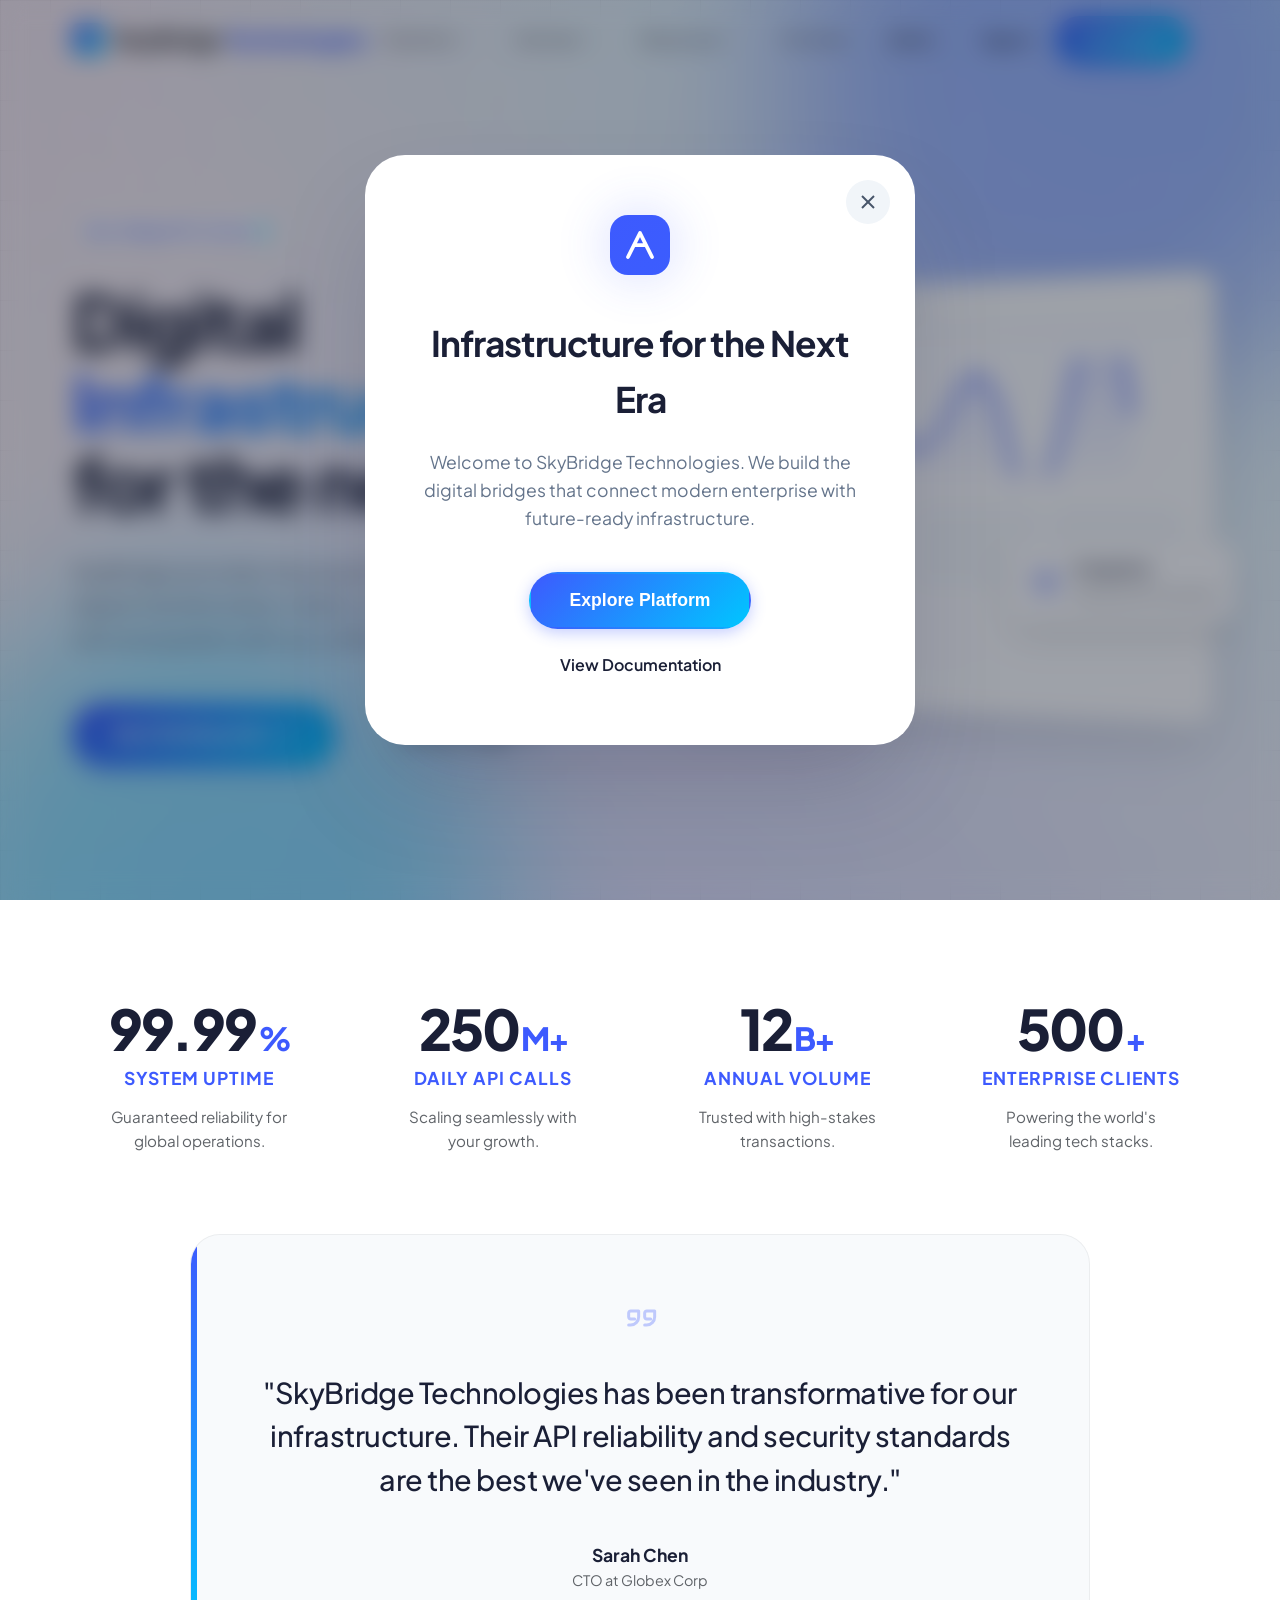
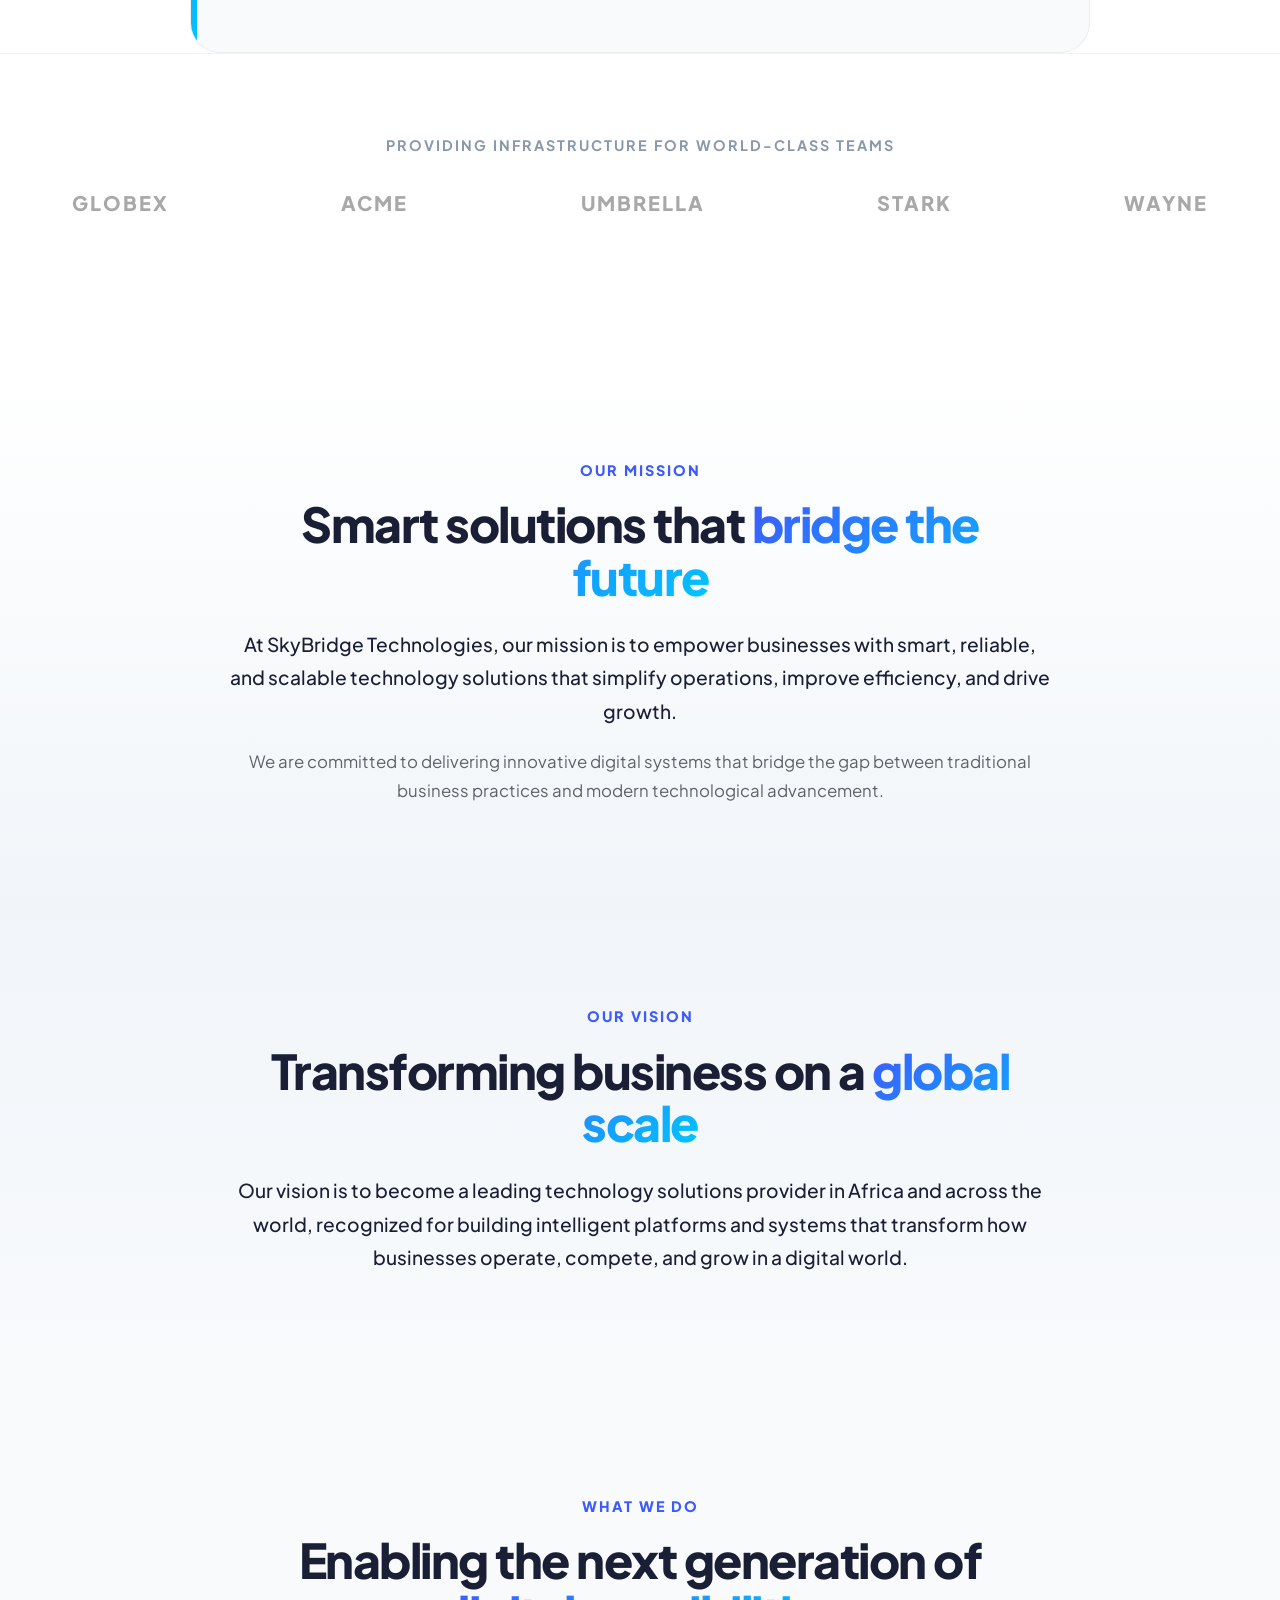
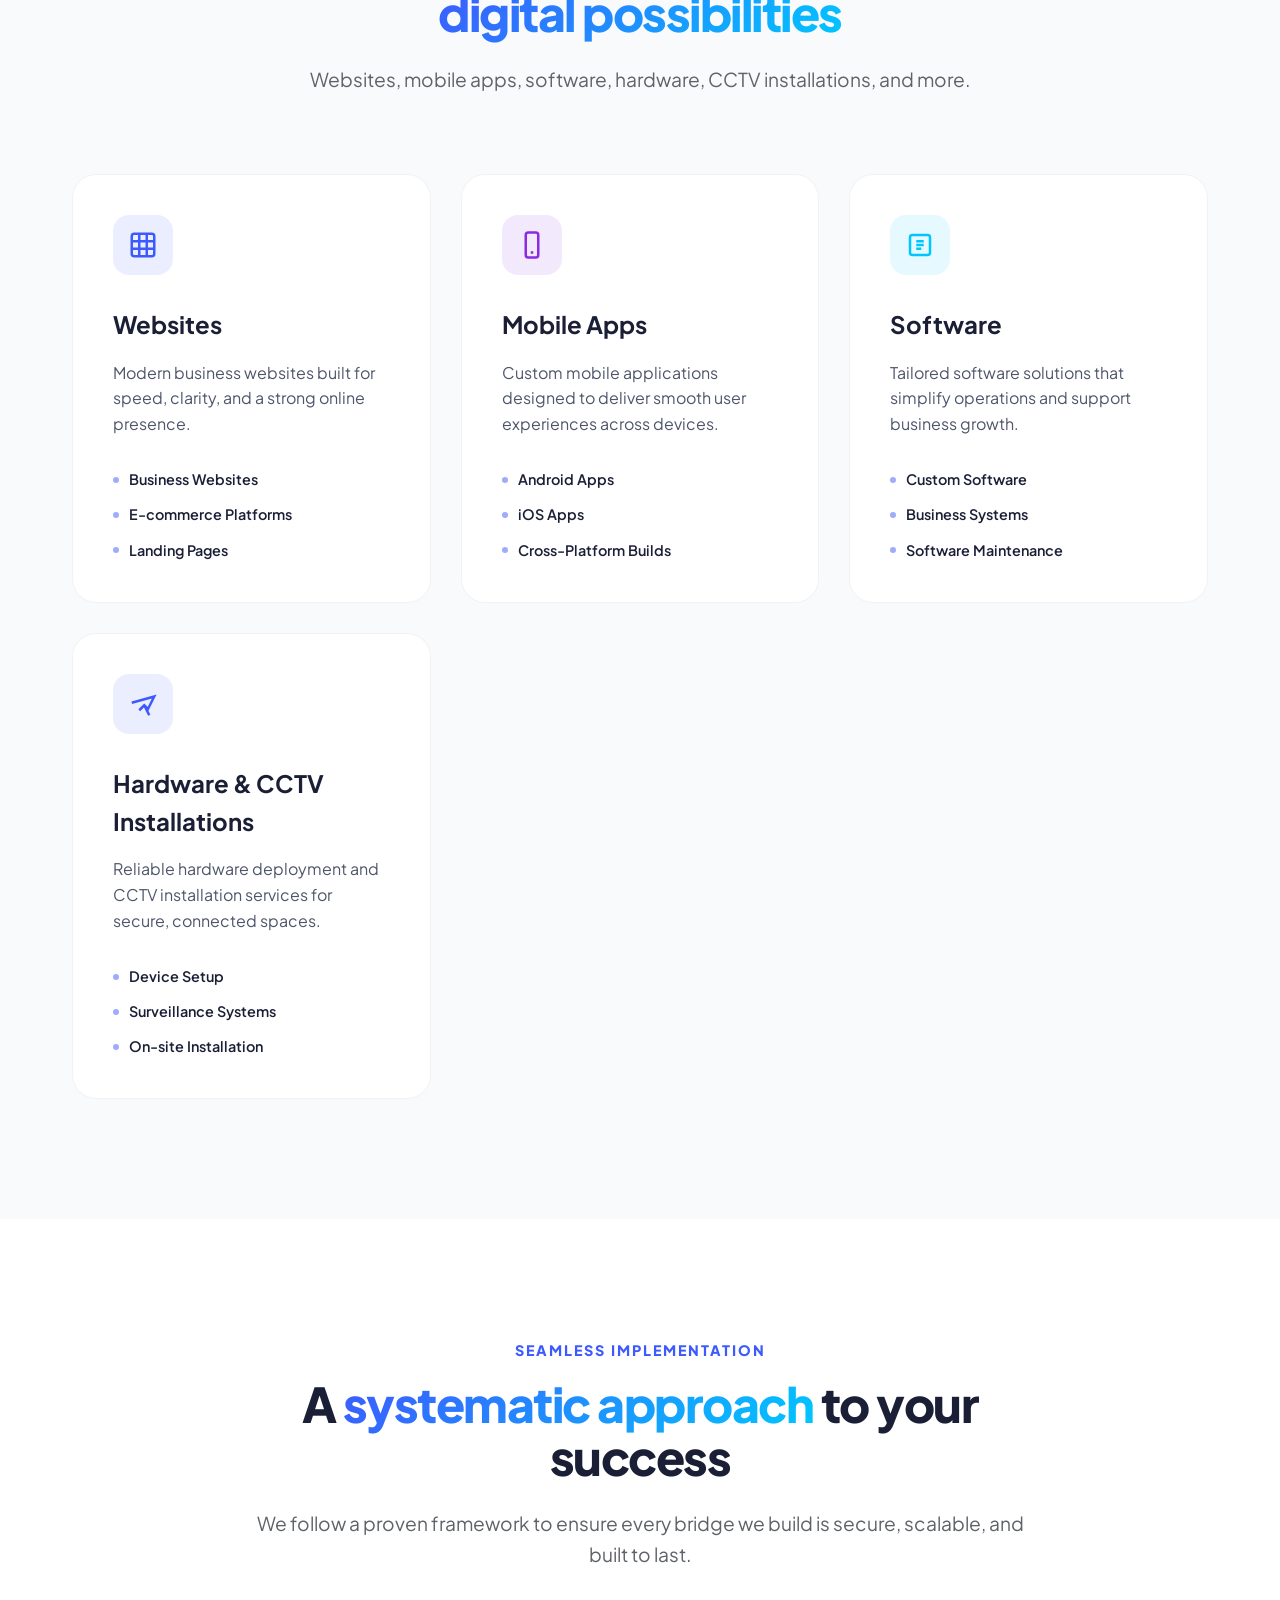
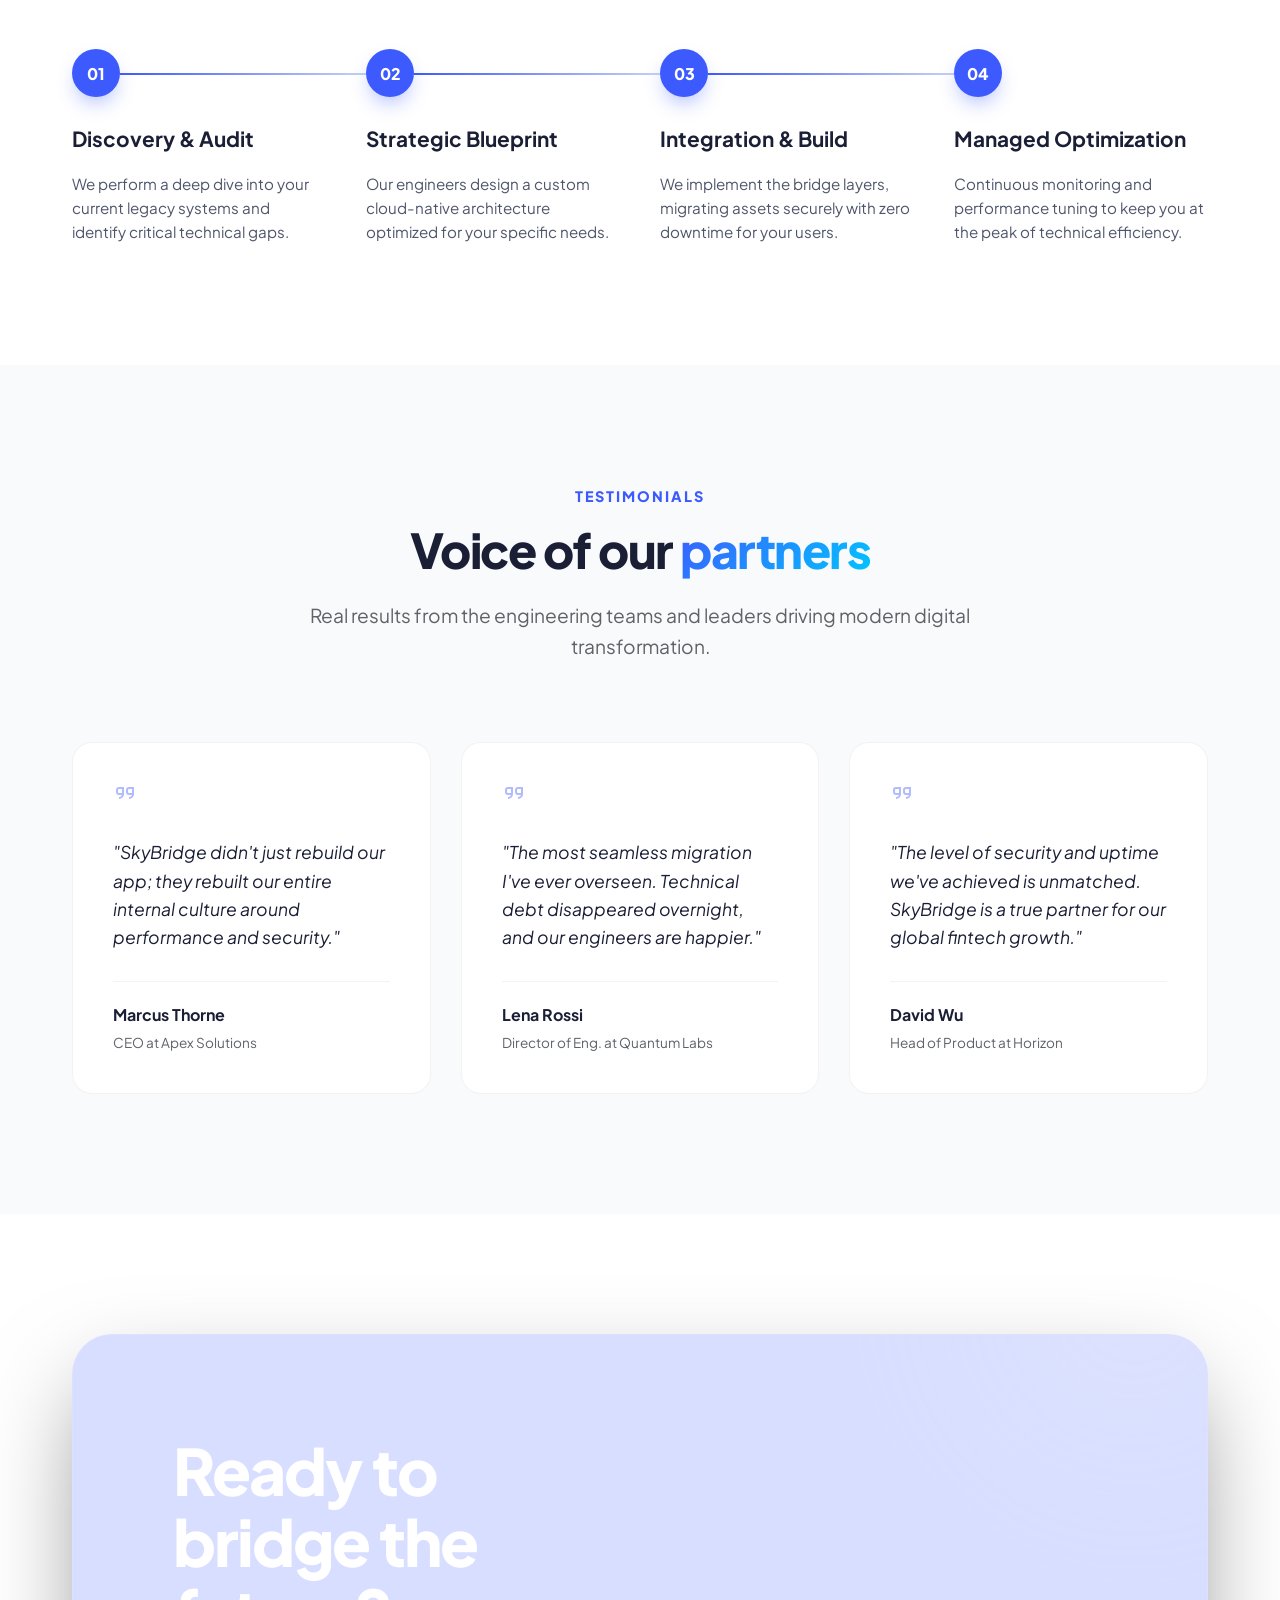
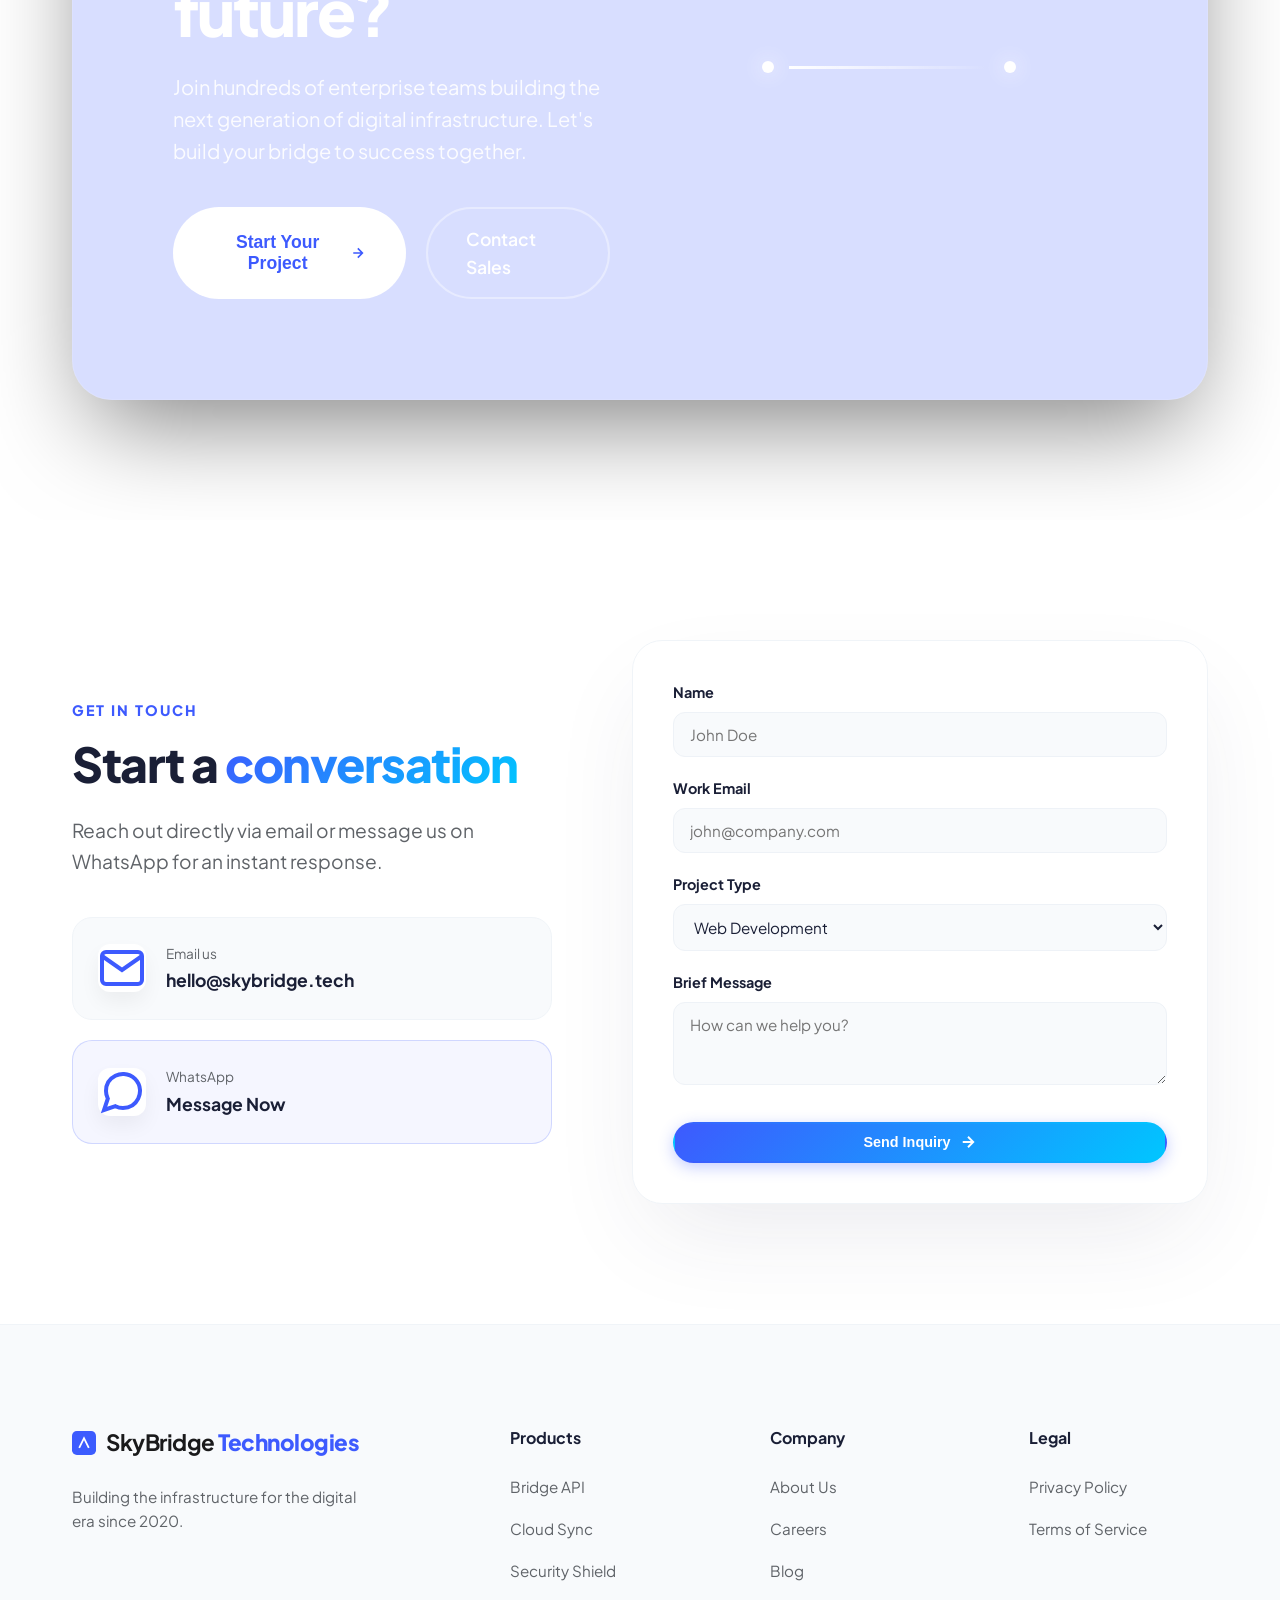
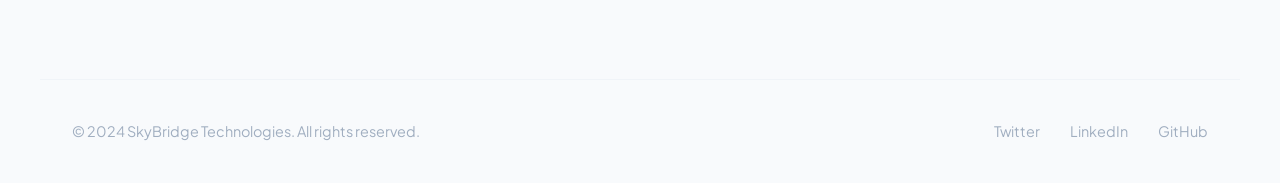
==== Index.html @ 06a0b6d9 "Add files via upload this is the project we are working on" ====
<!DOCTYPE html>
<html lang="en">

<head>
    <meta charset="UTF-8">
    <meta name="viewport" content="width=device-width, initial-scale=1.0">
    <meta name="description"
        content="SkyBridge Technologies - Leading the future of tech solutions with innovative bridges to success.">
    <title>SkyBridge Technologies | Premium Tech Solutions</title>
    <link rel="preconnect" href="https://fonts.googleapis.com">
    <link rel="preconnect" href="https://fonts.gstatic.com" crossorigin>
    <link href="https://fonts.googleapis.com/css2?family=Plus+Jakarta+Sans:wght@300;400;500;600;700;800&display=swap"
        rel="stylesheet">
    <link rel="stylesheet" href="index.css">
</head>

<body>

    <!-- Header / Navigation (Stripe-Style) -->
    <header id="header">
        <nav class="container nav-wrapper">
            <div class="logo-container">
                <div class="logo-placeholder">
                    <svg width="32" height="32" viewBox="0 0 40 40" fill="none" xmlns="http://www.w3.org/2000/svg">
                        <rect width="40" height="40" rx="8" fill="url(#logo-gradient)" />
                        <path d="M12 28L20 12L28 28" stroke="white" stroke-width="3" stroke-linecap="round"
                            stroke-linejoin="round" />
                        <path d="M16 20H24" stroke="white" stroke-width="3" stroke-linecap="round"
                            stroke-linejoin="round" />
                        <defs>
                            <linearGradient id="logo-gradient" x1="0" y1="0" x2="40" y2="40"
                                gradientUnits="userSpaceOnUse">
                                <stop stop-color="#3D5AFE" />
                                <stop offset="1" stop-color="#00C6FF" />
                            </linearGradient>
                        </defs>
                    </svg>
                </div>
                <span class="brand-name">SkyBridge <span class="accent">Technologies</span></span>
            </div>

            <div class="nav-links-container" id="nav-links">
                <ul class="main-nav">
                    <li class="has-dropdown" data-dropdown="solutions">
                        <a href="#solutions" class="nav-item">Solutions <span class="nav-arrow"></span></a>
                    </li>
                    <li class="has-dropdown" data-dropdown="services">
                        <a href="#services" class="nav-item">Services <span class="nav-arrow"></span></a>
                    </li>
                    <li class="has-dropdown" data-dropdown="resources">
                        <a href="Resources.html" class="nav-item">Resources <span class="nav-arrow"></span></a>
                    </li>
                    <li><a href="Portfolio.html" class="nav-item">Portfolio</a></li>
                </ul>
                <div class="mobile-menu-actions">
                    <a href="Admin.html" class="btn btn-outline">Admin</a>
                    <button onclick="openSignInModal()" class="btn-text">Sign In</button>
                    <a href="#contact" class="btn btn-primary">Get Started</a>
                </div>
            </div>

            <div class="nav-actions">
                <div id="public-actions" class="public-nav-group fade-in">
                    <a href="Admin.html" class="btn btn-outline">Admin</a>
                    <button id="header-signin" onclick="openSignInModal()" class="btn-text">Sign In</button>
                    <a id="header-getstarted" href="#contact" class="btn btn-primary">Get Started</a>
                </div>
                <div class="user-profile-wrapper" id="user-profile-wrapper">
                    <div class="user-profile" id="user-profile">
                        <div class="user-avatar">JD</div>
                        <span class="user-name">John Doe</span>
                    </div>
                    <div class="user-dropdown" id="user-dropdown">
                        <div class="dropdown-item">
                            <svg width="16" height="16" viewBox="0 0 24 24" fill="none" stroke="currentColor" stroke-width="2"><path d="M20 21v-2a4 4 0 0 0-4-4H8a4 4 0 0 0-4 4v2"/><circle cx="12" cy="7" r="4"/></svg>
                            My Account
                        </div>
                        <div class="dropdown-item" id="settings-btn">
                            <svg width="16" height="16" viewBox="0 0 24 24" fill="none" stroke="currentColor" stroke-width="2"><circle cx="12" cy="12" r="3"/><path d="M19.4 15a1.65 1.65 0 0 0 .33 1.82l.06.06a2 2 0 0 1 0 2.83 2 2 0 0 1-2.83 0l-.06-.06a1.65 1.65 0 0 0-1.82-.33 1.65 1.65 0 0 0-1 1.51V21a2 2 0 0 1-2 2 2 2 0 0 1-2-2v-.09A1.65 1.65 0 0 0 9 19.4a1.65 1.65 0 0 0-1.82.33l-.06.06a2 2 0 0 1-2.83 0 2 2 0 0 1 0-2.83l.06-.06a1.65 1.65 0 0 0 .33-1.82 1.65 1.65 0 0 0-1.51-1H3a2 2 0 0 1-2-2 2 2 0 0 1 2-2h.09A1.65 1.65 0 0 0 4.6 9a1.65 1.65 0 0 0-.33-1.82l-.06-.06a2 2 0 0 1 0-2.83 2 2 0 0 1 2.83 0l.06.06a1.65 1.65 0 0 0 1.82.33H9a1.65 1.65 0 0 0 1-1.51V3a2 2 0 0 1 2-2 2 2 0 0 1 2 2v.09a1.65 1.65 0 0 0 1 1.51 1.65 1.65 0 0 0 1.82-.33l.06-.06a2 2 0 0 1 2.83 0 2 2 0 0 1 0 2.83l-.06.06a1.65 1.65 0 0 0-.33 1.82V9a1.65 1.65 0 0 0 1.51 1H21a2 2 0 0 1 2 2 2 2 0 0 1-2 2h-.09a1.65 1.65 0 0 0-1.51 1z"/></svg>
                            Settings
                        </div>
                        <div class="dropdown-item logout" id="logout-btn">
                            <svg width="16" height="16" viewBox="0 0 24 24" fill="none" stroke="currentColor" stroke-width="2"><path d="M9 21H5a2 2 0 0 1-2-2V5a2 2 0 0 1 2-2h4"/><polyline points="16 17 21 12 16 7"/><line x1="21" y1="12" x2="9" y2="12"/></svg>
                            Log Out
                        </div>
                    </div>
                </div>
                <button class="menu-toggle" id="menu-toggle" aria-label="Toggle menu">
                    <span class="bar"></span>
                    <span class="bar"></span>
                    <span class="bar"></span>
                </button>
            </div>
        </nav>

        <!-- Dropdown Popover Container -->
        <div class="dropdown-popover" id="dropdown-popover">
            <div class="popover-bg"></div>
            <div class="popover-arrow"></div>
            <div class="popover-content">
                <!-- Solutions Dropdown -->
                <div class="dropdown-section" data-section="solutions">
                    <div class="dropdown-grid">
                        <div class="grid-item">
                            <div class="item-icon blue"><svg viewBox="0 0 24 24" fill="none" stroke="currentColor"
                                    stroke-width="2">
                                    <path d="M12 2L2 7l10 5 10-5-10-5zM2 17l10 5 10-5M2 12l10 5 10-5" />
                                </svg></div>
                            <div class="item-text">
                                <h3>Cloud Modernization</h3>
                                <p>Bridge legacy systems with scalable cloud tech.</p>
                            </div>
                        </div>
                        <div class="grid-item">
                            <div class="item-icon cyan"><svg viewBox="0 0 24 24" fill="none" stroke="currentColor"
                                    stroke-width="2">
                                    <path
                                        d="M21 16V8a2 2 0 0 0-1-1.73l-7-4a2 2 0 0 0-2 0l-7 4A2 2 0 0 0 3 8v8a2 2 0 0 0 1 1.73l7 4a2 2 0 0 0 2 0l7-4A2 2 0 0 0 21 16z" />
                                </svg></div>
                            <div class="item-text">
                                <h3>AI & Integration</h3>
                                <p>Implement intelligent layers for automation.</p>
                            </div>
                        </div>
                        <div class="grid-item">
                            <div class="item-icon purple"><svg viewBox="0 0 24 24" fill="none" stroke="currentColor"
                                    stroke-width="2">
                                    <rect x="3" y="11" width="18" height="11" rx="2" ry="2" />
                                    <path d="M7 11V7a5 5 0 0 1 10 0v4" />
                                </svg></div>
                            <div class="item-text">
                                <h3>Cyber Security</h3>
                                <p>Proactive defense for digital assets.</p>
                            </div>
                        </div>
                    </div>
                </div>

                <!-- Services Dropdown -->
                <div class="dropdown-section" data-section="services">
                    <div class="simple-list">
                        <div class="list-item">
                            <div class="item-icon small blue"></div>
                            <span>Websites</span>
                        </div>
                        <div class="list-item">
                            <div class="item-icon small cyan"></div>
                            <span>Mobile Apps</span>
                        </div>
                        <div class="list-item">
                            <div class="item-icon small purple"></div>
                            <span>Software</span>
                        </div>
                        <div class="list-item">
                            <div class="item-icon small indigo"></div>
                            <span>Hardware & CCTV Installations</span>
                        </div>
                    </div>
                </div>

                <!-- Resources Dropdown -->
                <div class="dropdown-section" data-section="resources">
                    <div class="resources-layout">
                        <div class="main-links">
                            <div class="grid-item compact">
                                <div class="item-icon blue small"></div>
                                <span>Documentation</span>
                            </div>
                            <div class="grid-item compact">
                                <div class="item-icon cyan small"></div>
                                <span>API Reference</span>
                            </div>
                        </div>
                        <div class="side-content">
                            <h4>Latest from SkyBridge</h4>
                            <p>Scaling AI in 2024: A comprehensive guide.</p>
                        </div>
                    </div>
                </div>
            </div>
        </div>
    </header>

    <main id="main-content">
        <!-- Hero Section -->
        <section class="hero">
            <div class="hero-bg-container">
                <div class="mesh-gradient"></div>
                <div class="hero-grid-overlay"></div>
                <div class="glow-orb orb-1"></div>
                <div class="glow-orb orb-2"></div>
            </div>
            <div class="container hero-wrapper">
                <div class="hero-content fade-in">
                    <div class="badge-new fade-in delay-1">
                        <span class="badge-text">New: Bridge API 2.0 is live</span>
                        <span class="badge-dot"></span>
                    </div>
                    <h1 class="fade-in delay-2">Digital <span class="text-gradient">Infrastructure</span> for the next
                        era</h1>
                    <p class="fade-in delay-3">SkyBridge provides the essential layers for modern digital
                        transformation. Build, scale, and secure your tech ecosystem with our unified platform.</p>
                    <div class="hero-actions fade-in delay-4">
                        <button onclick="openSignInModal()" class="btn btn-primary btn-lg">Start Building Now <svg class="btn-icon"
                                viewBox="0 0 24 24" fill="none" stroke="currentColor" stroke-width="2.5">
                                <path d="M5 12h14M12 5l7 7-7 7" />
                            </svg></button>
                        <a href="#contact" class="btn btn-outline btn-lg">Contact Sales <svg class="btn-icon"
                                viewBox="0 0 24 24" fill="none" stroke="currentColor" stroke-width="2.5">
                                <path d="M5 12h14M12 5l7 7-7 7" />
                            </svg></a>
                    </div>
                </div>
                <div class="hero-visual fade-in delay-1">
                    <div class="mockup-container">
                        <div class="mockup-frame">
                            <div class="mockup-header">
                                <div class="mockup-dots"><span></span><span></span><span></span></div>
                                <div class="mockup-address">skybridge.tech/dashboard</div>
                            </div>
                            <div class="mockup-body">
                                <div class="mockup-sidebar">
                                    <div class="sidebar-item active"></div>
                                    <div class="sidebar-item"></div>
                                    <div class="sidebar-item"></div>
                                    <div class="sidebar-item"></div>
                                </div>
                                <div class="mockup-main">
                                    <div class="mockup-line-chart">
                                        <svg viewBox="0 0 200 80" class="chart-svg">
                                            <path d="M0,60 Q20,20 40,50 T80,30 T120,60 T160,20 T200,40"
                                                stroke="var(--primary)" fill="none" stroke-width="3" />
                                            <path d="M0,60 Q20,20 40,50 T80,30 T120,60 T160,20 T200,40 V80 H0 Z"
                                                fill="url(#chart-gradient)" />
                                            <defs>
                                                <linearGradient id="chart-gradient" x1="0" y1="0" x2="0" y2="1">
                                                    <stop offset="0%" stop-color="var(--primary)" stop-opacity="0.2" />
                                                    <stop offset="100%" stop-color="var(--primary)" stop-opacity="0" />
                                                </linearGradient>
                                            </defs>
                                        </svg>
                                    </div>
                                    <div class="mockup-grid">
                                        <div class="grid-box"></div>
                                        <div class="grid-box"></div>
                                        <div class="grid-box"></div>
                                    </div>
                                </div>
                            </div>
                        </div>
                        <div class="floating-card card-1">
                            <div class="card-icon"><svg viewBox="0 0 24 24" fill="none" stroke="currentColor"
                                    stroke-width="2">
                                    <path d="M12 22s8-4 8-10V5l-8-3-8 3v7c0 6 8 10 8 10z" />
                                </svg></div>
                            <div class="card-text">
                                <span>Security Check</span>
                                <small>All systems operational</small>
                            </div>
                        </div>
                        <div class="floating-card card-2">
                            <div class="card-icon"><svg viewBox="0 0 24 24" fill="none" stroke="currentColor"
                                    stroke-width="2">
                                    <path
                                        d="M21 12V7a2 2 0 0 0-1-1.73l-7-4a2 2 0 0 0-2 0l-7 4A2 2 0 0 0 3 7v10a2 2 0 0 0 1 1.73l7 4a2 2 0 0 0 2 0l7-4A2 2 0 0 0 21 17v-5z" />
                                    <polyline points="3.27 6.96 12 12.01 20.73 6.96" />
                                    <line x1="12" y1="22.08" x2="12" y2="12" />
                                </svg></div>
                            <div class="card-text">
                                <span>Integration</span>
                                <small>Seamless API connected</small>
                            </div>
                        </div>
                    </div>
                </div>
            </div>
        </section>

        <!-- Credibility Section -->
        <section class="credibility-section">
            <div class="container">
                <div class="credibility-wrapper">
                    <!-- Stats Grid -->
                    <div class="stats-grid fade-in">
                        <div class="stat-item">
                            <span class="stat-number">99.99<span class="stat-suffix">%</span></span>
                            <span class="stat-label">System Uptime</span>
                            <p class="stat-desc">Guaranteed reliability for global operations.</p>
                        </div>
                        <div class="stat-item">
                            <span class="stat-number">250<span class="stat-suffix">M+</span></span>
                            <span class="stat-label">Daily API Calls</span>
                            <p class="stat-desc">Scaling seamlessly with your growth.</p>
                        </div>
                        <div class="stat-item">
                            <span class="stat-number">12<span class="stat-suffix">B+</span></span>
                            <span class="stat-label">Annual Volume</span>
                            <p class="stat-desc">Trusted with high-stakes transactions.</p>
                        </div>
                        <div class="stat-item">
                            <span class="stat-number">500<span class="stat-suffix">+</span></span>
                            <span class="stat-label">Enterprise Clients</span>
                            <p class="stat-desc">Powering the world's leading tech stacks.</p>
                        </div>
                    </div>

                    <!-- Featured Testimonial -->
                    <div class="testimonial-container fade-in delay-2">
                        <div class="testimonial-card">
                            <div class="testimonial-quote">
                                <svg width="40" height="40" viewBox="0 0 40 40" fill="none"
                                    xmlns="http://www.w3.org/2000/svg">
                                    <path
                                        d="M14.6667 24H10.6667C10.1362 24 9.62753 23.7893 9.25245 23.4142C8.87738 23.0391 8.66667 22.5304 8.66667 22V18C8.66667 17.4696 8.87738 16.9609 9.25245 16.5858C9.62753 16.2107 10.1362 16 10.6667 16H18.6667V22C18.6667 24.1217 17.8238 26.1566 16.3235 27.6569C14.8232 29.1571 12.7884 30 10.6667 30H8.66667"
                                        stroke="var(--primary)" stroke-width="3" stroke-linecap="round"
                                        stroke-linejoin="round" />
                                    <path
                                        d="M30.6667 24H26.6667C26.1362 24 25.6275 23.7893 25.2525 23.4142C24.8774 23.0391 24.6667 22.5304 24.6667 22V18C24.6667 17.4696 24.8774 16.9609 25.2525 16.5858C25.6275 16.2107 26.1362 16 26.6667 16H34.6667V22C34.6667 24.1217 33.8238 26.1566 32.3235 27.6569C30.8232 29.1571 28.7884 30 26.6667 30H24.6667"
                                        stroke="var(--primary)" stroke-width="3" stroke-linecap="round"
                                        stroke-linejoin="round" />
                                </svg>
                            </div>
                            <p class="quote-text">"SkyBridge Technologies has been transformative for our
                                infrastructure. Their API reliability and security standards are the best we've seen in
                                the industry."</p>
                            <div class="quote-author">
                                <div class="author-info">
                                    <span class="author-name">Sarah Chen</span>
                                    <span class="author-role">CTO at Globex Corp</span>
                                </div>
                            </div>
                        </div>
                    </div>
                </div>
            </div>

            <!-- Trusted By Section (Moved here for better visual rhythm) -->
            <div class="trusted-by fade-in delay-3">
                <div class="container">
                    <p class="trusted-title">Providing infrastructure for world-class teams</p>
                    <div class="logo-strip">
                        <div class="logo-item">GLOBEX</div>
                        <div class="logo-item">ACME</div>
                        <div class="logo-item">UMBRELLA</div>
                        <div class="logo-item">STARK</div>
                        <div class="logo-item">WAYNE</div>
                    </div>
                </div>
            </div>
        </section>

        <!-- Mission Section -->
        <section class="mission-section" id="mission" aria-labelledby="mission-heading">
            <div class="container">
                <div class="mission-inner fade-in">
                    <span class="section-tagline">Our Mission</span>
                    <h2 id="mission-heading" class="section-title mission-title">Smart solutions that <span
                            class="text-gradient">bridge the future</span></h2>
                    <div class="mission-copy">
                        <p class="mission-lead">At SkyBridge Technologies, our mission is to empower businesses with
                            smart, reliable, and scalable technology solutions that simplify operations, improve
                            efficiency, and drive growth.</p>
                        <p class="mission-support">We are committed to delivering innovative digital systems that bridge
                            the gap between traditional business practices and modern technological advancement.</p>
                    </div>
                </div>
            </div>
        </section>

        <!-- Vision Section -->
        <section class="vision-section" id="vision" aria-labelledby="vision-heading">
            <div class="container">
                <div class="vision-inner fade-in">
                    <span class="section-tagline">Our Vision</span>
                    <h2 id="vision-heading" class="section-title vision-title">Transforming business on a <span
                            class="text-gradient">global scale</span></h2>
                    <div class="vision-copy">
                        <p class="vision-lead">Our vision is to become a leading technology solutions provider in
                            Africa and across the world, recognized for building intelligent platforms and systems that
                            transform how businesses operate, compete, and grow in a digital world.</p>
                    </div>
                </div>
            </div>
        </section>

        <!-- Services Section (What We Do) -->
        <section class="services-section" id="services">
            <div class="container">
                <div class="section-header fade-in">
                    <span class="section-tagline">What We Do</span>
                    <h2 class="section-title">Enabling the next generation of <span class="text-gradient">digital
                            possibilities</span></h2>
                    <p class="section-subtitle">Websites, mobile apps, software, hardware, CCTV installations, and
                        more.</p>
                </div>

                <div class="services-grid">
                    <!-- Websites -->
                    <div class="service-card fade-in delay-1">
                        <div class="service-icon blue-glow">
                            <svg viewBox="0 0 24 24" fill="none" stroke="currentColor" stroke-width="2">
                                <rect x="3" y="3" width="18" height="18" rx="2" ry="2" />
                                <path d="M9 3v18M15 3v18M3 9h18M3 15h18" />
                            </svg>
                        </div>
                        <div class="service-content">
                            <h3>Websites</h3>
                            <p>Modern business websites built for speed, clarity, and a strong online presence.</p>
                            <ul class="service-list">
                                <li>Business Websites</li>
                                <li>E-commerce Platforms</li>
                                <li>Landing Pages</li>
                            </ul>
                        </div>
                    </div>

                    <!-- Mobile Apps -->
                    <div class="service-card fade-in delay-2">
                        <div class="service-icon purple-glow">
                            <svg viewBox="0 0 24 24" fill="none" stroke="currentColor" stroke-width="2">
                                <rect x="7" y="2" width="10" height="20" rx="2" ry="2" />
                                <path d="M11 18h2" />
                            </svg>
                        </div>
                        <div class="service-content">
                            <h3>Mobile Apps</h3>
                            <p>Custom mobile applications designed to deliver smooth user experiences across devices.</p>
                            <ul class="service-list">
                                <li>Android Apps</li>
                                <li>iOS Apps</li>
                                <li>Cross-Platform Builds</li>
                            </ul>
                        </div>
                    </div>

                    <!-- Software -->
                    <div class="service-card fade-in delay-3">
                        <div class="service-icon cyan-glow">
                            <svg viewBox="0 0 24 24" fill="none" stroke="currentColor" stroke-width="2">
                                <rect x="4" y="4" width="16" height="16" rx="2" ry="2" />
                                <path d="M9 9h6M9 12h6M9 15h4" />
                            </svg>
                        </div>
                        <div class="service-content">
                            <h3>Software</h3>
                            <p>Tailored software solutions that simplify operations and support business growth.</p>
                            <ul class="service-list">
                                <li>Custom Software</li>
                                <li>Business Systems</li>
                                <li>Software Maintenance</li>
                            </ul>
                        </div>
                    </div>

                    <!-- Hardware & CCTV -->
                    <div class="service-card fade-in delay-4">
                        <div class="service-icon blue-glow">
                            <svg viewBox="0 0 24 24" fill="none" stroke="currentColor" stroke-width="2">
                                <path d="M3 11l18-5-5 10-3-3-4 4" />
                                <path d="M13 13l4 8" />
                            </svg>
                        </div>
                        <div class="service-content">
                            <h3>Hardware & CCTV Installations</h3>
                            <p>Reliable hardware deployment and CCTV installation services for secure, connected spaces.</p>
                            <ul class="service-list">
                                <li>Device Setup</li>
                                <li>Surveillance Systems</li>
                                <li>On-site Installation</li>
                            </ul>
                        </div>
                    </div>
                </div>
            </div>
        </section>

        <!-- Process Section (How It Works) -->
        <section class="process-section" id="process">
            <div class="container">
                <div class="section-header fade-in">
                    <span class="section-tagline">Seamless Implementation</span>
                    <h2 class="section-title">A <span class="text-gradient">systematic approach</span> to your success
                    </h2>
                    <p class="section-subtitle">We follow a proven framework to ensure every bridge we build is secure,
                        scalable, and built to last.</p>
                </div>

                <div class="process-steps">
                    <!-- Step 1 -->
                    <div class="step-item fade-in delay-1">
                        <div class="step-number-container">
                            <div class="step-number">01</div>
                            <div class="step-line"></div>
                        </div>
                        <div class="step-content">
                            <h3>Discovery & Audit</h3>
                            <p>We perform a deep dive into your current legacy systems and identify critical technical
                                gaps.</p>
                        </div>
                    </div>

                    <!-- Step 2 -->
                    <div class="step-item fade-in delay-2">
                        <div class="step-number-container">
                            <div class="step-number">02</div>
                            <div class="step-line"></div>
                        </div>
                        <div class="step-content">
                            <h3>Strategic Blueprint</h3>
                            <p>Our engineers design a custom cloud-native architecture optimized for your specific
                                needs.</p>
                        </div>
                    </div>

                    <!-- Step 3 -->
                    <div class="step-item fade-in delay-3">
                        <div class="step-number-container">
                            <div class="step-number">03</div>
                            <div class="step-line"></div>
                        </div>
                        <div class="step-content">
                            <h3>Integration & Build</h3>
                            <p>We implement the bridge layers, migrating assets securely with zero downtime for your
                                users.</p>
                        </div>
                    </div>

                    <!-- Step 4 -->
                    <div class="step-item fade-in delay-4">
                        <div class="step-number-container">
                            <div class="step-number">04</div>
                        </div>
                        <div class="step-content">
                            <h3>Managed Optimization</h3>
                            <p>Continuous monitoring and performance tuning to keep you at the peak of technical
                                efficiency.</p>
                        </div>
                    </div>
                </div>
            </div>
        </section>

        <!-- Testimonials Section -->
        <section class="testimonials-wall" id="testimonials">
            <div class="container">
                <div class="section-header fade-in">
                    <span class="section-tagline">Testimonials</span>
                    <h2 class="section-title">Voice of our <span class="text-gradient">partners</span></h2>
                    <p class="section-subtitle">Real results from the engineering teams and leaders driving modern
                        digital transformation.</p>
                </div>

                <div class="testimonials-grid">
                    <!-- Partner 1 -->
                    <div class="testimonial-card-small fade-in delay-1">
                        <div class="quote-icon-small">
                            <svg width="24" height="24" viewBox="0 0 24 24" fill="none" stroke="currentColor"
                                stroke-width="2">
                                <path
                                    d="M10 11H6a2 2 0 0 1-2-2V7a2 2 0 0 1 2-2h4v6zm10 0h-4a2 2 0 0 1-2-2V7a2 2 0 0 1 2-2h4v6z" />
                                <path d="M10 11c0 2.21-1.79 4-4 4M20 11c0 2.21-1.79 4-4 4" />
                            </svg>
                        </div>
                        <p class="testimonial-text">"SkyBridge didn't just rebuild our app; they rebuilt our entire
                            internal culture around performance and security."</p>
                        <div class="author-meta">
                            <span class="author-name">Marcus Thorne</span>
                            <span class="author-role">CEO at Apex Solutions</span>
                        </div>
                    </div>

                    <!-- Partner 2 -->
                    <div class="testimonial-card-small fade-in delay-2">
                        <div class="quote-icon-small">
                            <svg width="24" height="24" viewBox="0 0 24 24" fill="none" stroke="currentColor"
                                stroke-width="2">
                                <path
                                    d="M10 11H6a2 2 0 0 1-2-2V7a2 2 0 0 1 2-2h4v6zm10 0h-4a2 2 0 0 1-2-2V7a2 2 0 0 1 2-2h4v6z" />
                                <path d="M10 11c0 2.21-1.79 4-4 4M20 11c0 2.21-1.79 4-4 4" />
                            </svg>
                        </div>
                        <p class="testimonial-text">"The most seamless migration I've ever overseen. Technical debt
                            disappeared overnight, and our engineers are happier."</p>
                        <div class="author-meta">
                            <span class="author-name">Lena Rossi</span>
                            <span class="author-role">Director of Eng. at Quantum Labs</span>
                        </div>
                    </div>

                    <!-- Partner 3 -->
                    <div class="testimonial-card-small fade-in delay-3">
                        <div class="quote-icon-small">
                            <svg width="24" height="24" viewBox="0 0 24 24" fill="none" stroke="currentColor"
                                stroke-width="2">
                                <path
                                    d="M10 11H6a2 2 0 0 1-2-2V7a2 2 0 0 1 2-2h4v6zm10 0h-4a2 2 0 0 1-2-2V7a2 2 0 0 1 2-2h4v6z" />
                                <path d="M10 11c0 2.21-1.79 4-4 4M20 11c0 2.21-1.79 4-4 4" />
                            </svg>
                        </div>
                        <p class="testimonial-text">"The level of security and uptime we've achieved is unmatched.
                            SkyBridge is a true partner for our global fintech growth."</p>
                        <div class="author-meta">
                            <span class="author-name">David Wu</span>
                            <span class="author-role">Head of Product at Horizon</span>
                        </div>
                    </div>
                </div>
            </div>
        </section>

        <!-- CTA Section -->
        <section class="cta-section">
            <div class="container">
                <div class="cta-wrapper fade-in">
                    <div class="cta-content">
                        <h2>Ready to <span class="text-white">bridge the future?</span></h2>
                        <p>Join hundreds of enterprise teams building the next generation of digital infrastructure.
                            Let's build your bridge to success together.</p>
                        <div class="cta-actions">
                            <button onclick="openSignInModal()" class="btn btn-white btn-lg">Start Your Project <svg class="btn-icon"
                                    viewBox="0 0 24 24" fill="none" stroke="currentColor" stroke-width="2.5">
                                    <path d="M5 12h14M12 5l7 7-7 7" />
                                </svg></button>
                            <a href="#contact" class="btn btn-outline-white btn-lg">Contact Sales</a>
                        </div>
                    </div>
                    <div class="cta-visual">
                        <!-- Abstract digital bridge element -->
                        <div class="abstract-connector">
                            <div class="dot"></div>
                            <div class="line"></div>
                            <div class="dot second"></div>
                        </div>
                    </div>
                </div>
            </div>
        </section>

        <!-- Contact Preview Section -->
        <section class="contact-preview-section" id="contact">
            <div class="container">
                <div class="contact-preview-grid">
                    <!-- Left Side: Direct Contact -->
                    <div class="contact-direct fade-in">
                        <span class="section-tagline">Get in Touch</span>
                        <h2 class="section-title">Start a <span class="text-gradient">conversation</span></h2>
                        <p class="section-subtitle">Reach out directly via email or message us on WhatsApp for an
                            instant response.</p>

                        <div class="direct-methods">
                            <a href="mailto:hello@skybridge.tech" class="method-card">
                                <div class="method-icon"><svg viewBox="0 0 24 24" fill="none" stroke="currentColor"
                                        stroke-width="2">
                                        <path
                                            d="M4 4h16c1.1 0 2 .9 2 2v12c0 1.1-.9 2-2 2H4c-1.1 0-2-.9-2-2V6c0-1.1.9-2 2-2z" />
                                        <polyline points="22,6 12,13 2,6" />
                                    </svg></div>
                                <div class="method-info">
                                    <span>Email us</span>
                                    <strong>hello@skybridge.tech</strong>
                                </div>
                            </a>

                            <a href="https://wa.me/1234567890" class="method-card active">
                                <div class="method-icon"><svg viewBox="0 0 24 24" fill="none" stroke="currentColor"
                                        stroke-width="2">
                                        <path
                                            d="M21 11.5a8.38 8.38 0 0 1-.9 3.8 8.5 8.5 0 0 1-7.6 4.7 8.38 8.38 0 0 1-3.8-.9L3 21l1.9-5.7a8.38 8.38 0 0 1-.9-3.8 8.5 8.5 0 0 1 4.7-7.6 8.38 8.38 0 0 1 3.8-.9h.5a8.48 8.48 0 0 1 8 8v.5z" />
                                    </svg></div>
                                <div class="method-info">
                                    <span>WhatsApp</span>
                                    <strong>Message Now</strong>
                                </div>
                            </a>
                        </div>
                    </div>

                    <!-- Right Side: Mini Form -->
                    <div class="contact-form-mini fade-in delay-2">
                        <form class="mini-form" id="contact-form-mini">
                            <div class="form-group">
                                <label for="mini-name">Name</label>
                                <input type="text" id="mini-name" name="name" placeholder="John Doe" required>
                            </div>
                            <div class="form-group">
                                <label for="mini-email">Work Email</label>
                                <input type="email" id="mini-email" name="email" placeholder="john@company.com" required>
                            </div>
                            <div class="form-group">
                                <label for="mini-project">Project Type</label>
                                <select id="mini-project" name="subject">
                                    <option value="web">Web Development</option>
                                    <option value="uiux">UI/UX Design</option>
                                    <option value="it">IT Support</option>
                                    <option value="other">Other Inquiry</option>
                                </select>
                            </div>
                            <div class="form-group">
                                <label for="mini-message">Brief Message</label>
                                <textarea id="mini-message" name="message" placeholder="How can we help you?" rows="3"></textarea>
                            </div>
                            <button type="submit" class="btn btn-primary btn-full">Send Inquiry <svg class="btn-icon"
                                    viewBox="0 0 24 24" fill="none" stroke="currentColor" stroke-width="2.5">
                                    <path d="M5 12h14M12 5l7 7-7 7" />
                                </svg></button>
                        </form>
                    </div>
                </div>
            </div>
        </section>
    </main>

    <!-- Footer -->
    <footer class="footer">
        <div class="container footer-grid">
            <div class="footer-brand">
                <div class="logo-container">
                    <div class="logo-placeholder">
                        <svg width="24" height="24" viewBox="0 0 40 40" fill="none">
                            <rect width="40" height="40" rx="8" fill="url(#footer-logo-gradient)" />
                            <path d="M12 28L20 12L28 28" stroke="white" stroke-width="3" />
                            <defs>
                                <linearGradient id="footer-logo-gradient" x1="0" y1="0" x2="40" y2="40">
                                    <stop stop-color="#3D5AFE" />
                                    <stop offset="1" stop-color="#00C6FF" />
                                </linearGradient>
                            </defs>
                        </svg>
                    </div>
                    <span class="brand-name">SkyBridge <span class="accent">Technologies</span></span>
                </div>
                <p class="footer-desc">Building the infrastructure for the digital era since 2020.</p>
            </div>

            <div class="footer-links">
                <h4>Products</h4>
                <ul>
                    <li><a href="#">Bridge API</a></li>
                    <li><a href="#">Cloud Sync</a></li>
                    <li><a href="#">Security Shield</a></li>
                </ul>
            </div>

            <div class="footer-links">
                <h4>Company</h4>
                <ul>
                    <li><a href="#">About Us</a></li>
                    <li><a href="#">Careers</a></li>
                    <li><a href="#">Blog</a></li>
                </ul>
            </div>

            <div class="footer-links">
                <h4>Legal</h4>
                <ul>
                    <li><a href="#">Privacy Policy</a></li>
                    <li><a href="#">Terms of Service</a></li>
                </ul>
            </div>
        </div>
        <div class="container footer-bottom">
            <p>&copy; 2024 SkyBridge Technologies. All rights reserved.</p>
            <div class="social-links">
                <a href="#">Twitter</a>
                <a href="#">LinkedIn</a>
                <a href="#">GitHub</a>
            </div>
        </div>
    </footer>

    <!-- Welcome Module -->
    <div class="modal-overlay welcome-overlay" id="welcome-modal">
        <div class="modal-window welcome-window">
            <button class="modal-close" onclick="closeWelcomeModal()" title="Close">
                <svg width="24" height="24" viewBox="0 0 24 24" fill="none" stroke="currentColor" stroke-width="2">
                    <line x1="18" y1="6" x2="6" y2="18"></line>
                    <line x1="6" y1="6" x2="18" y2="18"></line>
                </svg>
            </button>
            <div class="welcome-image">
                <div class="welcome-orb"></div>
                <svg width="60" height="60" viewBox="0 0 40 40" fill="none">
                    <rect width="40" height="40" rx="12" fill="url(#welcome-grad)" />
                    <path d="M12 28L20 12L28 28M16 20H24" stroke="white" stroke-width="2.5" stroke-linecap="round" stroke-linejoin="round"/>
                    <defs>
                        <linearGradient id="welcome-grad" x1="0" y1="0" x2="40" y2="40">
                            <stop stop-color="#3D5AFE" />
                            <stop offset="1" stop-color="#00C6FF" />
                        </linearGradient>
                    </defs>
                </svg>
            </div>
            <div class="welcome-body">
                <h2>Infrastructure for the Next Era</h2>
                <p>Welcome to SkyBridge Technologies. We build the digital bridges that connect modern enterprise with future-ready infrastructure.</p>
                <div class="welcome-actions">
                    <button class="btn btn-primary btn-lg" onclick="closeWelcomeModal()">Explore Platform</button>
                    <button class="btn btn-text" onclick="window.location.href='Resources.html'">View Documentation</button>
                </div>
            </div>
        </div>
    </div>

    <!-- Auth / Sign-in Modal -->
    <div class="modal-overlay" id="auth-modal">
        <div class="modal-window auth-modal-window">
            <button class="modal-close" onclick="closeSignInModal()" title="Close">
                <svg width="24" height="24" viewBox="0 0 24 24" fill="none" stroke="currentColor" stroke-width="2">
                    <line x1="18" y1="6" x2="6" y2="18"></line>
                    <line x1="6" y1="6" x2="18" y2="18"></line>
                </svg>
            </button>
            <div class="auth-header">
                <h2>Welcome Back</h2>
                <p>Sign in to your SkyBridge account</p>
            </div>
            
            <div class="social-auth">
                <button class="social-btn" id="google-login">
                    <svg width="20" height="20" viewBox="0 0 48 48"><path fill="#FFC107" d="M43.611,20.083H42V20H24v8h11.303c-1.649,4.657-6.08,8-11.303,8c-6.627,0-12-5.373-12-12c0-6.627,5.373-12,12-12c3.059,0,5.842,1.154,7.961,3.039l5.657-5.657C34.046,6.053,29.268,4,24,4C12.955,4,4,12.955,4,24c0,11.045,8.955,20,20,20c11.045,0,20-8.955,20-20C44,22.659,43.862,21.35,43.611,20.083z"/><path fill="#FF3D00" d="M6.306,14.691l6.571,4.819C14.655,15.108,18.961,12,24,12c3.059,0,5.842,1.154,7.961,3.039l5.657-5.657C34.046,6.053,29.268,4,24,4C16.318,4,9.656,8.337,6.306,14.691z"/><path fill="#4CAF50" d="M24,44c5.166,0,9.86-1.977,13.409-5.192l-6.19-5.238C29.211,35.091,26.715,36,24,36c-5.202,0-9.619-3.317-11.283-7.946l-6.522,5.025C9.505,39.556,16.227,44,24,44z"/><path fill="#1976D2" d="M43.611,20.083H42V20H24v8h11.303c-0.792,2.237-2.231,4.166-4.087,5.571l6.19,5.238C40.483,35.535,44,30.349,44,24C44,22.659,43.862,21.35,43.611,20.083z"/></svg>
                    Continue with Google
                </button>
                <button class="social-btn" id="github-login">
                    <svg width="20" height="20" viewBox="0 0 24 24" fill="currentColor"><path d="M12 .297c-6.63 0-12 5.373-12 12 0 5.303 3.438 9.8 8.205 11.385.6.113.82-.258.82-.577 0-.285-.01-1.04-.015-2.04-3.338.724-4.042-1.61-4.042-1.61C4.422 18.07 3.633 17.7 3.633 17.7c-1.087-.744.084-.729.084-.729 1.205.084 1.838 1.236 1.838 1.236 1.07 1.835 2.809 1.305 3.495.998.108-.776.417-1.305.76-1.605-2.665-.3-5.466-1.332-5.466-5.93 0-1.31.465-2.38 1.235-3.22-.135-.303-.54-1.523.105-3.176 0 0 1.005-.322 3.3 1.23.96-.267 1.98-.399 3-.405 1.02.006 2.04.138 3 .405 2.28-1.552 3.285-1.23 3.285-1.23.645 1.653.24 2.873.12 3.176.765.84 1.23 1.91 1.23 3.22 0 4.61-2.805 5.625-5.475 5.92.42.362.81 1.096.81 2.22 0 1.606-.015 2.896-.015 3.286 0 .315.21.69.825.57C20.565 22.092 24 17.592 24 12.297c0-6.627-5.373-12-12-12"/></svg>
                    Continue with GitHub
                </button>
            </div>

            <div class="auth-divider">
                <span>OR</span>
            </div>

            <form id="auth-form" class="contact-form auth-form">
                <input type="email" placeholder="Business Email" required class="form-input">
                <input type="password" placeholder="Password" required class="form-input">
                <button type="submit" class="btn btn-primary btn-lg">Sign In</button>
                <div class="auth-footer">
                    <p>Don't have an account? <a href="javascript:void(0)">Start Free Trial</a></p>
                </div>
            </form>
        </div>
    </div>
    <!-- Settings Modal -->
    <div class="modal-overlay" id="settings-modal">
        <div class="modal-window settings-modal-window">
            <button class="modal-close" onclick="closeSettingsModal()" title="Close">
                <svg width="24" height="24" viewBox="0 0 24 24" fill="none" stroke="currentColor" stroke-width="2">
                    <line x1="18" y1="6" x2="6" y2="18"></line>
                    <line x1="6" y1="6" x2="18" y2="18"></line>
                </svg>
            </button>
            <div class="settings-header">
                <h2>Account Settings</h2>
                <p>Manage your bridge preferences and infrastructure details.</p>
            </div>
            <div class="settings-body">
                <div class="settings-section">
                    <h3>General Profile</h3>
                    <div class="settings-row">
                        <div class="settings-field">
                            <label for="settings-name">Display Name</label>
                            <input type="text" class="form-input" id="settings-name" value="John Doe" placeholder="e.g. Alexander Pierce">
                        </div>
                        <div class="settings-field">
                            <label for="settings-org">Organization Name</label>
                            <input type="text" class="form-input" id="settings-org" placeholder="e.g. SkyBridge Enterprise Ltd.">
                        </div>
                        <div class="settings-field">
                            <label for="settings-workspace">Default Workspace</label>
                            <input type="text" class="form-input" id="settings-workspace" value="Main Infrastructure" placeholder="e.g. Core-Production-Cluster">
                        </div>
                    </div>
                </div>
                <div class="settings-section">
                    <h3>Infrastructure & Integration</h3>
                    <div class="settings-row">
                        <div class="settings-field">
                            <label for="settings-region">Primary Infrastructure Region</label>
                            <input type="text" class="form-input" id="settings-region" placeholder="e.g. AWS us-east-1 (N. Virginia)">
                        </div>
                        <div class="settings-field">
                            <label for="settings-api">API Visibility Mode</label>
                            <select class="form-input" id="settings-api" aria-label="API Key Visibility">
                                <option>Hidden (Always mask)</option>
                                <option>Show on hover</option>
                                <option>Public (For local dev)</option>
                            </select>
                        </div>
                    </div>
                </div>
            </div>
            <div class="settings-footer">
                <button class="btn btn-outline" onclick="closeSettingsModal()">Cancel</button>
                <button class="btn btn-primary" id="save-settings-btn">Save Changes</button>
            </div>
        </div>
    </div>
    <script src="main.js"></script>
</body>

</html>
---- index.css ----
:root {
    /* Color Palette - Light Theme */
    --primary: #3d5afe; /* Vibrant Tech Blue */
    --primary-dark: #2a3eb1;
    --primary-light: #536dfe;
    --accent: #00c6ff;
    --background: #ffffff; /* Clean White */
    --surface: #f8f9fa; /* Very Light Grey */
    --surface-light: #edeff2;
    --text-primary: #1a1a1b; /* Deep Charcoal */
    --text-secondary: #5f6368; /* Mid Grey */
    --white: #ffffff;
    --glass-background: rgba(255, 255, 255, 0.8);
    --glass-border: rgba(0, 0, 0, 0.05);
    
    /* Layout */
    --container-width: 1200px;
    --header-height: 80px;
    --transition: all 0.3s cubic-bezier(0.165, 0.84, 0.44, 1);
    --border-radius: 12px;
}

/* Global Reset & Base Styles */
* {
    margin: 0;
    padding: 0;
    box-sizing: border-box;
}

html {
    scroll-behavior: smooth;
}

body {
    background-color: var(--background);
    color: var(--text-primary);
    font-family: 'Plus Jakarta Sans', -apple-system, BlinkMacSystemFont, 'Segoe UI', Roboto, sans-serif;
    line-height: 1.6;
    overflow-x: hidden;
}

body.menu-open {
    overflow: hidden;
}

li {
    list-style: none;
}

a {
    text-decoration: none;
    color: inherit;
    transition: var(--transition);
}

.container {
    max-width: var(--container-width);
    margin: 0 auto;
    padding: 0 2rem;
}

/* Navigation Styles */
header {
    width: 100%;
    height: var(--header-height);
    position: fixed;
    top: 0;
    left: 0;
    z-index: 1000;
    display: flex;
    align-items: center;
    transition: var(--transition);
    border-bottom: 1px solid transparent;
}

header.scrolled {
    background: var(--glass-background);
    -webkit-backdrop-filter: blur(15px);
    backdrop-filter: blur(15px);
    border-bottom: 1px solid var(--glass-border);
    height: 70px;
}

.nav-wrapper {
    width: 100%;
    display: flex;
    justify-content: space-between;
    align-items: center;
    position: relative;
    z-index: 10;
}

.logo-container {
    display: flex;
    align-items: center;
    gap: 10px;
}

.logo-placeholder svg {
    display: block;
}

.brand-name {
    font-size: 1.4rem;
    font-weight: 700;
    letter-spacing: -0.5px;
    color: var(--text-primary);
}

.brand-name .accent {
    color: var(--primary);
    font-weight: 800;
}

.nav-links-container {
    height: 100%;
}

.mobile-menu-actions {
    display: none;
}

.main-nav {
    display: flex;
    gap: 20px;
    height: 100%;
    align-items: center;
}

.nav-item {
    color: var(--text-secondary);
    font-weight: 600;
    font-size: 0.95rem;
    padding: 10px 15px;
    display: flex;
    align-items: center;
    gap: 6px;
    transition: var(--transition);
}

.nav-item:hover {
    color: var(--text-primary);
    opacity: 0.7;
}

.nav-arrow {
    width: 6px;
    height: 6px;
    border-right: 2px solid currentColor;
    border-bottom: 2px solid currentColor;
    transform: rotate(45deg);
    margin-top: -4px;
    opacity: 0.5;
    transition: var(--transition);
}

.has-dropdown:hover .nav-arrow {
    transform: rotate(225deg);
    margin-top: 2px;
}

.nav-actions {
    display: flex;
    align-items: center;
    gap: 20px;
}

/* Button Component */
.btn {
    display: inline-flex;
    align-items: center;
    justify-content: center;
    padding: 0.6rem 1.4rem;
    border-radius: 50px;
    font-weight: 600;
    font-size: 0.9rem;
    cursor: pointer;
    transition: var(--transition);
    border: 2px solid transparent;
}

.btn-primary {
    background: linear-gradient(135deg, var(--primary) 0%, var(--accent) 100%);
    color: white;
    box-shadow: 0 4px 15px rgba(61, 90, 254, 0.3);
}

.btn-primary:hover {
    transform: translateY(-2px);
    box-shadow: 0 8px 25px rgba(61, 90, 254, 0.4);
}

.btn-outline {
    background: transparent;
    border: 2px solid var(--glass-border);
    color: var(--text-primary);
}

.btn-outline:hover {
    background: rgba(255, 255, 255, 0.05);
    border-color: var(--text-primary);
}

.btn-lg {
    padding: 1rem 2.4rem;
    font-size: 1.1rem;
}

/* Dropdown Popover Styles */
.dropdown-popover {
    position: absolute;
    top: 75px;
    left: 0;
    perspective: 1000px;
    pointer-events: none;
    opacity: 0;
    transition: opacity 0.3s, transform 0.3s;
    transform: translateY(-10px) rotateX(-15deg);
    transform-origin: 50% -50px;
    z-index: 100;
}

.dropdown-popover.open {
    opacity: 1;
    pointer-events: all;
    transform: translateY(0) rotateX(0);
}

.popover-bg {
    position: absolute;
    top: 0;
    left: 0;
    width: 100%;
    height: 100%;
    background: #ffffff;
    border-radius: var(--border-radius);
    box-shadow: 0 30px 60px -15px rgba(50, 50, 93, 0.3), 
                0 18px 36px -18px rgba(0, 0, 0, 0.4),
                0 0 0 1px rgba(0, 0, 0, 0.08); /* Stronger shadow & border */
    transition: width 0.3s cubic-bezier(0.165, 0.84, 0.44, 1), 
                height 0.3s cubic-bezier(0.165, 0.84, 0.44, 1), 
                left 0.3s cubic-bezier(0.165, 0.84, 0.44, 1);
    transform-origin: 0 0;
    z-index: -1;
}

.popover-arrow {
    position: absolute;
    top: -6px;
    left: 50%;
    width: 12px;
    height: 12px;
    background: white;
    transform: translateX(-50%) rotate(45deg);
    border-top-left-radius: 2px;
    z-index: 1;
    transition: transform 0.3s;
}

.popover-content {
    position: relative;
    z-index: 2;
    overflow: hidden;
}

.dropdown-section {
    position: absolute;
    padding: 30px;
    opacity: 0;
    pointer-events: none;
    transition: opacity 0.3s, transform 0.3s;
    width: max-content;
    top: 0;
    left: 0;
    transform: translateX(20px);
}

.dropdown-section.active {
    opacity: 1;
    pointer-events: all;
    transform: translateX(0);
}

/* Dropdown Content Elements */
.dropdown-grid {
    display: grid;
    grid-template-columns: repeat(2, 280px);
    gap: 20px;
}

.grid-item {
    display: flex;
    gap: 15px;
    padding: 10px;
    border-radius: 8px;
    transition: 0.2s;
    cursor: pointer;
}

.grid-item:hover {
    background: #f6f9fc;
}

.item-icon {
    width: 40px;
    height: 40px;
    border-radius: 10px;
    display: flex;
    align-items: center;
    justify-content: center;
    color: white;
    flex-shrink: 0;
}

.item-icon svg { width: 22px; height: 22px; }
.item-icon.blue { background: #3d5afe; }
.item-icon.cyan { background: #00c6ff; }
.item-icon.purple { background: #8a2be2; }
.item-icon.indigo { background: #4b0082; }

.item-text h3 {
    font-size: 0.95rem;
    font-weight: 700;
    color: #32325d;
    margin-bottom: 2px;
}

.item-text p {
    font-size: 0.85rem;
    color: #6b7c93;
    line-height: 1.4;
    margin: 0;
}

.simple-list {
    display: flex;
    flex-direction: column;
    gap: 15px;
    min-width: 220px;
}

.list-item {
    display: flex;
    align-items: center;
    gap: 12px;
    font-size: 0.9rem;
    font-weight: 600;
    color: #6b7c93;
    transition: 0.2s;
    cursor: pointer;
}

.list-item:hover {
    color: #32325d;
    transform: translateX(5px);
}

.item-icon.small {
    width: 10px;
    height: 10px;
    border-radius: 50%;
}

.resources-layout {
    display: flex;
    gap: 40px;
    padding: 10px;
}

.main-links {
    display: flex;
    flex-direction: column;
    gap: 15px;
}

.side-content {
    background: #f6f9fc;
    padding: 20px;
    border-radius: 12px;
    width: 200px;
}

.side-content h4 {
    font-size: 0.8rem;
    text-transform: uppercase;
    color: #8898aa;
    margin-bottom: 10px;
    letter-spacing: 1px;
}

.side-content p {
    font-size: 0.85rem;
    font-weight: 600;
    color: #32325d;
}

/* Hero Section - Advanced Stripe Style */
.hero {
    min-height: 100vh;
    display: flex;
    flex-direction: column;
    justify-content: center;
    position: relative;
    padding-top: var(--header-height);
    background-color: #f6f9fc;
    background-image: 
        linear-gradient(rgba(246, 249, 252, 0.8), rgba(246, 249, 252, 0.8)),
        url('https://images.unsplash.com/photo-1451187580459-43490279c0fa?q=80&w=2072&auto=format&fit=crop');
    background-size: cover;
    background-position: center;
    background-attachment: fixed;
    overflow: hidden;
}

.hero-bg-container {
    position: absolute;
    top: 0;
    left: 0;
    width: 100%;
    height: 100%;
    z-index: 1;
    pointer-events: none;
}

.hero-grid-overlay {
    position: absolute;
    top: 0;
    left: 0;
    width: 100%;
    height: 100%;
    background-image: 
        linear-gradient(rgba(26, 31, 54, 0.05) 1px, transparent 1px),
        linear-gradient(90deg, rgba(26, 31, 54, 0.05) 1px, transparent 1px);
    background-size: 50px 50px;
}

.mesh-gradient {
    position: absolute;
    top: -50%;
    left: -50%;
    width: 200%;
    height: 200%;
    background-image: 
        radial-gradient(at 0% 0%, hsla(253,16%,7%,1) 0, transparent 50%), 
        radial-gradient(at 50% 0%, hsla(225,39%,30%,1) 0, transparent 50%), 
        radial-gradient(at 100% 0%, hsla(339,49%,30%,1) 0, transparent 50%), 
        radial-gradient(at 0% 50%, hsla(225,39%,30%,1) 0, transparent 50%), 
        radial-gradient(at 50% 50%, hsla(225,39%,30%,1) 0, transparent 50%), 
        radial-gradient(at 100% 50%, hsla(339,49%,30%,1) 0, transparent 50%), 
        radial-gradient(at 0% 100%, hsla(225,39%,30%,1) 0, transparent 50%), 
        radial-gradient(at 50% 100%, hsla(225,39%,30%,1) 0, transparent 50%), 
        radial-gradient(at 100% 100%, hsla(339,49%,30%,1) 0, transparent 50%);
    background-color: #f6f9fc;
    background-image: 
        radial-gradient(at 80% 0%, hsla(189,100%,56%,0.3) 0px, transparent 50%),
        radial-gradient(at 0% 50%, hsla(355,100%,93%,0.3) 0px, transparent 50%),
        radial-gradient(at 50% 100%, hsla(242,100%,70%,0.3) 0px, transparent 50%),
        radial-gradient(at 0% 0%, hsla(343,100%,76%,0.3) 0px, transparent 50%);
    opacity: 0.8;
}

.glow-orb {
    position: absolute;
    width: 600px;
    height: 600px;
    border-radius: 50%;
    filter: blur(80px);
    opacity: 0.4;
    animation: float 20s infinite alternate cubic-bezier(0.45, 0, 0.55, 1);
}

.orb-1 {
    background: var(--primary);
    top: -200px;
    right: -100px;
}

.orb-2 {
    background: var(--accent);
    bottom: -300px;
    left: -100px;
    animation-delay: -5s;
}

@keyframes float {
    0% { transform: translate(0, 0) scale(1); }
    100% { transform: translate(50px, 100px) scale(1.1); }
}

.hero-wrapper {
    display: flex;
    align-items: center;
    justify-content: space-between;
    gap: 60px;
    position: relative;
    z-index: 2;
}

.hero-content {
    flex: 1;
    max-width: 650px;
}

.badge-new {
    display: inline-flex;
    align-items: center;
    background: rgba(255, 255, 255, 0.6);
    -webkit-backdrop-filter: blur(10px);
    backdrop-filter: blur(10px);
    padding: 6px 12px;
    border-radius: 20px;
    border: 1px solid rgba(0, 0, 0, 0.05);
    margin-bottom: 2rem;
    box-shadow: 0 4px 12px rgba(0, 0, 0, 0.03);
}

.badge-text {
    font-size: 0.85rem;
    font-weight: 700;
    color: var(--primary);
}

.badge-dot {
    width: 8px;
    height: 8px;
    background: var(--accent);
    border-radius: 50%;
    margin-left: 8px;
    box-shadow: 0 0 10px var(--accent);
}

.hero-content h1 {
    font-size: clamp(3rem, 6vw, 4.8rem);
    font-weight: 800;
    line-height: 1.05;
    margin-bottom: 2rem;
    letter-spacing: -2.5px;
    color: #1a1f36;
}

.text-gradient {
    background: linear-gradient(135deg, var(--primary), var(--accent));
    -webkit-background-clip: text;
    background-clip: text;
    -webkit-text-fill-color: transparent;
}

.hero-content p {
    font-size: 1.3rem;
    color: #4f566b;
    margin-bottom: 3rem;
    line-height: 1.6;
    max-width: 550px;
    text-align: left;
}

.hero-actions {
    display: flex;
    gap: 20px;
}

.btn-icon {
    width: 18px;
    height: 18px;
    margin-left: 8px;
    transition: var(--transition);
}

.btn:hover .btn-icon {
    transform: translateX(4px);
}

/* Visual Mockup Container */
.hero-visual {
    flex: 1;
    position: relative;
    display: flex;
    justify-content: flex-end;
}

.mockup-container {
    position: relative;
    width: 100%;
    max-width: 600px;
    perspective: 1200px;
}

.mockup-frame {
    background: white;
    border-radius: 20px;
    box-shadow: 0 50px 100px -20px rgba(50,50,93,0.25), 
                0 30px 60px -30px rgba(0,0,0,0.3), 
                inset 0 -2px 6px 0 rgba(10,37,64,0.35);
    overflow: hidden;
    transform: rotateY(-15deg) rotateX(10deg);
    transition: var(--transition);
    border: 1px solid rgba(255, 255, 255, 0.5);
}

.mockup-frame:hover {
    transform: rotateY(-5deg) rotateX(5deg) translateY(-10px);
}

.mockup-header {
    background: #f7fafc;
    padding: 12px 20px;
    display: flex;
    align-items: center;
    border-bottom: 1px solid #eef2f7;
}

.mockup-dots {
    display: flex;
    gap: 6px;
}

.mockup-dots span {
    width: 8px;
    height: 8px;
    border-radius: 50%;
    background: #e2e8f0;
}

.mockup-address {
    margin-left: 20px;
    background: white;
    border: 1px solid #eef2f7;
    padding: 4px 12px;
    border-radius: 6px;
    font-size: 0.75rem;
    color: #a0aec0;
    flex: 1;
}

.mockup-body {
    display: grid;
    grid-template-columns: 80px 1fr;
    height: 380px;
}

.mockup-sidebar {
    background: #f7fafc;
    border-right: 1px solid #eef2f7;
    padding: 20px;
    display: flex;
    flex-direction: column;
    gap: 15px;
}

.sidebar-item {
    width: 100%;
    height: 10px;
    background: #e2e8f0;
    border-radius: 5px;
}

.sidebar-item.active {
    background: var(--primary);
    opacity: 0.2;
}

.mockup-main {
    padding: 30px;
}

.mockup-line-chart {
    height: 120px;
    width: 100%;
    margin-bottom: 30px;
}

.chart-svg {
    width: 100%;
    height: 100%;
}

.mockup-grid {
    display: grid;
    grid-template-columns: repeat(3, 1fr);
    gap: 15px;
}

.grid-box {
    height: 80px;
    background: #f7fafc;
    border-radius: 12px;
}

.floating-card {
    position: absolute;
    background: white;
    padding: 15px 20px;
    border-radius: 15px;
    box-shadow: 0 15px 35px rgba(0,0,0,0.1);
    display: flex;
    align-items: center;
    gap: 12px;
    z-index: 10;
    animation: float-card 6s infinite ease-in-out;
}

.card-1 {
    top: 10%;
    left: -15%;
    animation-delay: 0s;
}

.card-2 {
    bottom: 20%;
    right: -5%;
    animation-delay: -3s;
}

@keyframes float-card {
    0%, 100% { transform: translateY(0); }
    50% { transform: translateY(-15px); }
}

.card-icon {
    width: 32px;
    height: 32px;
    background: rgba(61, 90, 254, 0.1);
    color: var(--primary);
    border-radius: 8px;
    display: flex;
    align-items: center;
    justify-content: center;
}

.card-icon svg { width: 18px; height: 18px; }

.card-text span {
    display: block;
    font-size: 0.9rem;
    font-weight: 700;
    color: #1a1f36;
}

.card-text small {
    font-size: 0.75rem;
    color: var(--text-secondary);
}

/* Trusted By Section */
.trusted-by {
    position: relative;
    z-index: 2;
    padding: 40px 0 80px;
    text-align: center;
}

.trusted-title {
    font-size: 0.9rem;
    font-weight: 700;
    text-transform: uppercase;
    letter-spacing: 2px;
    color: #8898aa;
    margin-bottom: 30px;
}

.logo-strip {
    display: flex;
    justify-content: center;
    align-items: center;
    gap: 60px;
    flex-wrap: wrap;
    opacity: 0.6;
}

.logo-item {
    font-size: 1.4rem;
    font-weight: 800;
    color: #1a1f36;
    letter-spacing: 1px;
}

/* Solutions Section Refinement */
.solutions-section {
    padding: 100px 0;
    background-color: #ffffff;
    position: relative;
    z-index: 2;
}

.solution-card {
    background: var(--surface);
    padding: 40px;
    border-radius: 20px;
    border: 1px solid var(--glass-border);
    transition: var(--transition);
}

.solution-card:hover {
    transform: translateY(-10px);
    background: var(--white);
    box-shadow: 0 20px 40px rgba(0, 0, 0, 0.05);
}

/* Credibility Section */
.credibility-section {
    padding: 100px 0;
    background: #ffffff;
    position: relative;
    z-index: 2;
}

.credibility-wrapper {
    display: flex;
    flex-direction: column;
    gap: 80px;
}

/* Stats Styling */
.stats-grid {
    display: grid;
    grid-template-columns: repeat(auto-fit, minmax(200px, 1fr));
    gap: 40px;
    text-align: center;
}

.stat-item {
    display: flex;
    flex-direction: column;
    align-items: center;
}

.stat-number {
    font-size: 3.5rem;
    font-weight: 800;
    line-height: 1;
    color: #1a1f36;
    letter-spacing: -2px;
    margin-bottom: 0.5rem;
    display: flex;
    align-items: baseline;
}

.stat-suffix {
    color: var(--primary);
    font-size: 2rem;
    margin-left: 2px;
}

.stat-label {
    font-size: 1.1rem;
    font-weight: 700;
    color: var(--primary);
    margin-bottom: 0.8rem;
    text-transform: uppercase;
    letter-spacing: 1px;
}

.stat-desc {
    font-size: 0.95rem;
    color: var(--text-secondary);
    max-width: 200px;
}

/* Testimonial Styling */
.testimonial-container {
    max-width: 900px;
    margin: 0 auto;
    position: relative;
}

.testimonial-card {
    background: #f8fafc;
    border: 1px solid var(--glass-border);
    padding: 60px;
    border-radius: 30px;
    text-align: center;
    position: relative;
    overflow: hidden;
    transition: var(--transition);
}

.testimonial-card:hover {
    transform: translateY(-5px);
    box-shadow: 0 30px 60px -12px rgba(50, 50, 93, 0.1), 0 18px 36px -18px rgba(0, 0, 0, 0.1);
}

.testimonial-card::before {
    content: '';
    position: absolute;
    top: 0;
    left: 0;
    width: 6px;
    height: 100%;
    background: linear-gradient(to bottom, var(--primary), var(--accent));
}

.testimonial-quote {
    margin-bottom: 30px;
    opacity: 0.3;
}

.quote-text {
    font-size: 1.8rem;
    font-weight: 500;
    line-height: 1.5;
    color: #1a1f36;
    margin-bottom: 40px;
    letter-spacing: -0.5px;
}

.quote-author {
    display: flex;
    flex-direction: column;
    align-items: center;
    gap: 15px;
}

.author-info {
    display: flex;
    flex-direction: column;
}

.author-name {
    font-size: 1.1rem;
    font-weight: 700;
    color: #1a1f36;
}

.author-role {
    font-size: 0.9rem;
    color: var(--text-secondary);
}

/* Mission Section */
.mission-section {
    padding: 100px 0;
    background: linear-gradient(180deg, #ffffff 0%, #f1f5f9 100%);
    position: relative;
    z-index: 2;
}

.mission-inner {
    text-align: center;
    max-width: 820px;
    margin: 0 auto;
}

.mission-title {
    margin-bottom: 2rem;
}

.mission-copy {
    text-align: left;
}

@media (min-width: 768px) {
    .mission-copy {
        text-align: center;
    }
}

.mission-lead {
    font-size: clamp(1.05rem, 2vw, 1.2rem);
    line-height: 1.75;
    color: #1a1f36;
    font-weight: 500;
    margin-bottom: 1.25rem;
}

.mission-support {
    font-size: 1.05rem;
    line-height: 1.7;
    color: var(--text-secondary);
    margin: 0;
}

/* Vision Section */
.vision-section {
    padding: 100px 0;
    background: linear-gradient(180deg, #f1f5f9 0%, #f8fafc 100%);
    position: relative;
    z-index: 2;
}

.vision-inner {
    text-align: center;
    max-width: 820px;
    margin: 0 auto;
}

.vision-title {
    margin-bottom: 2rem;
}

.vision-copy {
    text-align: left;
}

@media (min-width: 768px) {
    .vision-copy {
        text-align: center;
    }
}

.vision-lead {
    font-size: clamp(1.05rem, 2vw, 1.2rem);
    line-height: 1.75;
    color: #1a1f36;
    font-weight: 500;
    margin: 0;
}

/* Services Section (What We Do) */
.services-section {
    padding: 120px 0;
    background-color: #f8fafc;
    position: relative;
}

.section-header {
    text-align: center;
    max-width: 800px;
    margin: 0 auto 80px;
}

.section-tagline {
    font-size: 0.9rem;
    font-weight: 800;
    text-transform: uppercase;
    letter-spacing: 2px;
    color: var(--primary);
    display: block;
    margin-bottom: 1rem;
}

.section-title {
    font-size: clamp(2rem, 4vw, 3rem);
    font-weight: 800;
    line-height: 1.1;
    color: #1a1f36;
    margin-bottom: 1.5rem;
    letter-spacing: -1.5px;
}

.section-subtitle {
    font-size: 1.2rem;
    color: var(--text-secondary);
}

.services-grid {
    display: grid;
    grid-template-columns: repeat(3, 1fr);
    gap: 30px;
}

.service-card {
    background: white;
    padding: 40px;
    border-radius: 24px;
    border: 1px solid rgba(0, 0, 0, 0.05);
    transition: var(--transition);
    height: 100%;
}

.service-card:hover {
    transform: translateY(-8px);
    box-shadow: 0 40px 80px -15px rgba(50, 50, 93, 0.08), 0 24px 48px -24px rgba(0, 0, 0, 0.1);
    border-color: rgba(61, 90, 254, 0.1);
}

.service-icon {
    width: 60px;
    height: 60px;
    border-radius: 16px;
    display: flex;
    align-items: center;
    justify-content: center;
    margin-bottom: 30px;
    transition: var(--transition);
}

.service-icon svg {
    width: 30px;
    height: 30px;
}

.blue-glow { background: rgba(61, 90, 254, 0.1); color: var(--primary); }
.purple-glow { background: rgba(138, 43, 226, 0.1); color: #8a2be2; }
.cyan-glow { background: rgba(0, 198, 255, 0.1); color: var(--accent); }

.service-card:hover .service-icon {
    transform: scale(1.1);
}

.service-content h3 {
    font-size: 1.5rem;
    font-weight: 700;
    color: #1a1f36;
    margin-bottom: 1rem;
}

.service-content p {
    font-size: 1rem;
    color: #4f566b;
    margin-bottom: 2rem;
    line-height: 1.6;
}

.service-list {
    display: flex;
    flex-direction: column;
    gap: 12px;
}

.service-list li {
    font-size: 0.9rem;
    font-weight: 600;
    color: #1a1f36;
    display: flex;
    align-items: center;
    gap: 10px;
}

.service-list li::before {
    content: '';
    width: 6px;
    height: 6px;
    background: var(--primary);
    border-radius: 50%;
    opacity: 0.5;
}

/* Responsive Overrides for Services */
@media (max-width: 991px) {
    .services-grid {
        grid-template-columns: 1fr;
    }
}

/* Process Section (How It Works) */
.process-section {
    padding: 120px 0;
    background-color: #ffffff;
}

.process-steps {
    display: grid;
    grid-template-columns: repeat(4, 1fr);
    gap: 40px;
    position: relative;
    margin-top: 40px;
}

.step-item {
    display: flex;
    flex-direction: column;
    align-items: flex-start;
}

.step-number-container {
    width: 100%;
    position: relative;
    display: flex;
    align-items: center;
    margin-bottom: 25px;
}

.step-number {
    width: 48px;
    height: 48px;
    background: var(--primary);
    color: white;
    border-radius: 50%;
    display: flex;
    align-items: center;
    justify-content: center;
    font-weight: 800;
    font-size: 1rem;
    position: relative;
    z-index: 2;
    box-shadow: 0 10px 20px -5px rgba(61, 90, 254, 0.4);
}

.step-line {
    position: absolute;
    top: 50%;
    left: 48px;
    width: calc(100% + 40px);
    height: 2px;
    background: linear-gradient(to right, var(--primary), #e2e8f0);
    z-index: 1;
}

.step-content h3 {
    font-size: 1.3rem;
    font-weight: 700;
    color: #1a1f36;
    margin-bottom: 1rem;
}

.step-content p {
    font-size: 0.95rem;
    color: #4f566b;
    line-height: 1.6;
}

/* Responsive Overrides for Process */
@media (max-width: 991px) {
    .process-steps {
        grid-template-columns: 1fr;
        gap: 60px;
    }
    
    .step-line {
        display: none;
    }
    
    .step-item {
        align-items: center;
        text-align: center;
    }
    
    .step-number-container {
        justify-content: center;
    }
}

/* Testimonials Wall */
.testimonials-wall {
    padding: 120px 0;
    background-color: #f8fafc;
}

.testimonials-grid {
    display: grid;
    grid-template-columns: repeat(3, 1fr);
    gap: 30px;
}

.testimonial-card-small {
    background: white;
    padding: 40px;
    border-radius: 20px;
    border: 1px solid rgba(0, 0, 0, 0.05);
    display: flex;
    flex-direction: column;
    justify-content: space-between;
    transition: var(--transition);
}

.testimonial-card-small:hover {
    transform: translateY(-5px);
    box-shadow: 0 20px 40px rgba(0, 0, 0, 0.05);
}

.quote-icon-small {
    color: var(--primary);
    margin-bottom: 25px;
    opacity: 0.4;
}

.testimonial-text {
    font-size: 1.1rem;
    line-height: 1.6;
    color: #1a1f36;
    margin-bottom: 30px;
    font-style: italic;
}

.author-meta {
    display: flex;
    flex-direction: column;
    gap: 4px;
    border-top: 1px solid #f0f4f8;
    padding-top: 20px;
}

.author-meta .author-name {
    font-weight: 700;
    color: #1a1f36;
    font-size: 1rem;
}

.author-meta .author-role {
    font-size: 0.85rem;
    color: var(--text-secondary);
}

/* Responsive Overrides for Testimonials */
@media (max-width: 991px) {
    .testimonials-grid {
        grid-template-columns: 1fr;
    }
}

/* CTA Section */
.cta-section {
    padding: 120px 0;
    position: relative;
    background-image: 
        linear-gradient(rgba(26, 31, 54, 0.75), rgba(26, 31, 54, 0.75)),
        url('https://thumbs.dreamstime.com/b/abstract-tech-lines-background-futuristic-shapes-technology-application-cover-web-site-design-generative-ai-illustration-281571475.jpg');
    background-size: cover;
    background-position: center;
    background-attachment: fixed; /* Parallax effect */
    overflow: hidden;
}

.cta-wrapper {
    background: rgba(61, 90, 254, 0.2);
    -webkit-backdrop-filter: blur(20px);
    backdrop-filter: blur(20px);
    padding: 100px;
    border-radius: 40px;
    border: 1px solid rgba(255, 255, 255, 0.1);
    display: flex;
    align-items: center;
    justify-content: space-between;
    gap: 60px;
    color: white;
    position: relative;
    overflow: hidden;
    box-shadow: 0 40px 100px -20px rgba(0, 0, 0, 0.5);
}

.cta-wrapper::before {
    content: '';
    position: absolute;
    top: -50%;
    right: -20%;
    width: 600px;
    height: 600px;
    background: radial-gradient(circle, rgba(255,255,255,0.1) 0%, transparent 70%);
    pointer-events: none;
}

.cta-content {
    flex: 1;
    max-width: 600px;
    position: relative;
    z-index: 2;
}

.cta-content h2 {
    font-size: clamp(2.5rem, 5vw, 4rem);
    font-weight: 800;
    line-height: 1.1;
    margin-bottom: 1.5rem;
    letter-spacing: -2px;
}

.cta-content p {
    font-size: 1.25rem;
    opacity: 0.9;
    margin-bottom: 2.5rem;
    line-height: 1.6;
}

.cta-actions {
    display: flex;
    gap: 20px;
}

.cta-visual {
    flex: 1;
    display: flex;
    justify-content: center;
    position: relative;
    z-index: 1;
}

/* Abstract Connector Animation */
.abstract-connector {
    display: flex;
    align-items: center;
    gap: 15px;
}

.dot {
    width: 12px;
    height: 12px;
    background: white;
    border-radius: 50%;
    box-shadow: 0 0 20px white;
    animation: pulse 2s infinite alternate;
}

.line {
    width: 200px;
    height: 3px;
    background: linear-gradient(to right, white, transparent);
    animation: flow 2s infinite;
}

@keyframes pulse {
    from { transform: scale(1); opacity: 0.5; }
    to { transform: scale(1.5); opacity: 1; }
}

@keyframes flow {
    0% { transform: scaleX(0); transform-origin: left; }
    50% { transform: scaleX(1); transform-origin: left; }
    51% { transform: scaleX(1); transform-origin: right; }
    100% { transform: scaleX(0); transform-origin: right; }
}

/* Button Variants */
.btn-white {
    background: white;
    color: var(--primary);
}

.btn-white:hover {
    transform: translateY(-5px);
    box-shadow: 0 15px 35px rgba(255, 255, 255, 0.2);
    background: rgba(255, 255, 255, 0.9);
}

.btn-outline-white {
    background: transparent;
    border: 2px solid rgba(255, 255, 255, 0.4);
    color: white;
}

.btn-outline-white:hover {
    background: rgba(255, 255, 255, 0.1);
    border-color: white;
}

/* Utility Class */
.text-white { color: white; }

/* Footer Styling */
.footer {
    padding: 100px 0 40px;
    background: #f8fafc;
    border-top: 1px solid #f0f4f8;
}

.footer-grid {
    display: grid;
    grid-template-columns: 2fr repeat(3, 1fr);
    gap: 80px;
    margin-bottom: 80px;
}

.footer-brand {
    max-width: 300px;
}

.footer-desc {
    margin-top: 1.5rem;
    font-size: 0.95rem;
    color: var(--text-secondary);
}

.footer-links h4 {
    font-size: 1rem;
    font-weight: 700;
    color: #1a1f36;
    margin-bottom: 1.5rem;
}

.footer-links ul li {
    margin-bottom: 1rem;
}

.footer-links ul li a {
    font-size: 0.95rem;
    color: var(--text-secondary);
}

.footer-links ul li a:hover {
    color: var(--primary);
    padding-left: 5px;
}

.footer-bottom {
    display: flex;
    justify-content: space-between;
    align-items: center;
    padding-top: 40px;
    border-top: 1px solid #f0f4f8;
    color: #a0aec0;
    font-size: 0.9rem;
}

.social-links {
    display: flex;
    gap: 30px;
}

.social-links a:hover {
    color: var(--primary);
}

/* Responsive Overrides for CTA and Footer */
@media (max-width: 991px) {
    .cta-wrapper {
        flex-direction: column;
        text-align: center;
        padding: 60px 40px;
    }
    
    .cta-actions {
        justify-content: center;
        flex-direction: column;
    }
    
    .cta-visual {
        display: none;
    }
    
    .footer-grid {
        grid-template-columns: 1fr;
        gap: 40px;
    }
    
    .footer-bottom {
        flex-direction: column;
        gap: 20px;
        text-align: center;
    }
}

/* Contact Preview Section */
.contact-preview-section {
    padding: 120px 0;
    background: #ffffff;
}

.contact-preview-grid {
    display: grid;
    grid-template-columns: 1fr 1.2fr;
    gap: 80px;
    align-items: center;
}

.direct-methods {
    display: flex;
    flex-direction: column;
    gap: 20px;
    margin-top: 40px;
}

.method-card {
    display: flex;
    align-items: center;
    gap: 20px;
    padding: 25px;
    background: #f8fafc;
    border: 1px solid #f0f4f8;
    border-radius: 20px;
    transition: var(--transition);
}

.method-card:hover {
    transform: translateX(10px);
    border-color: var(--primary);
}

.method-card.active {
    background: rgba(61, 90, 254, 0.05);
    border-color: rgba(61, 90, 254, 0.2);
}

.method-icon {
    width: 48px;
    height: 48px;
    background: white;
    border-radius: 12px;
    display: flex;
    align-items: center;
    justify-content: center;
    color: var(--primary);
    box-shadow: 0 10px 20px rgba(0, 0, 0, 0.05);
}

.method-info span {
    display: block;
    font-size: 0.85rem;
    color: var(--text-secondary);
    margin-bottom: 2px;
}

.method-info strong {
    font-size: 1.1rem;
    color: #1a1f36;
}

/* Mini Form Styling */
.contact-form-mini {
    background: #ffffff;
    padding: 40px;
    border-radius: 30px;
    border: 1px solid #f0f4f8;
    box-shadow: 0 40px 100px -20px rgba(50, 50, 93, 0.1);
}

.mini-form .form-group {
    margin-bottom: 20px;
}

.mini-form label {
    display: block;
    font-size: 0.9rem;
    font-weight: 700;
    color: #1a1f36;
    margin-bottom: 8px;
}

.mini-form input, 
.mini-form select, 
.mini-form textarea {
    width: 100%;
    padding: 12px 16px;
    background: #f8fafc;
    border: 1px solid #eef2f7;
    border-radius: 12px;
    font-family: inherit;
    font-size: 0.95rem;
    color: #1a1f36;
    transition: var(--transition);
}

.mini-form input:focus, 
.mini-form select:focus, 
.mini-form textarea:focus {
    outline: none;
    border-color: var(--primary);
    background: white;
    box-shadow: 0 0 0 4px rgba(61, 90, 254, 0.1);
}

.btn-full {
    width: 100%;
    margin-top: 10px;
}

/* Responsive Overrides for Contact Preview */
@media (max-width: 991px) {
    .contact-preview-grid {
        grid-template-columns: 1fr;
        gap: 60px;
    }
}

/* Blog / Articles Section */
.blog-section {
    padding: 120px 0;
    background: #ffffff;
}

.blog-grid {
    display: grid;
    grid-template-columns: repeat(4, 1fr);
    gap: 30px;
    margin-top: 50px;
}

.blog-card {
    background: white;
    border-radius: 20px;
    overflow: hidden;
    border: 1px solid #f0f4f8;
    transition: var(--transition);
    display: flex;
    flex-direction: column;
    cursor: pointer;
}

.blog-card:hover {
    transform: translateY(-10px);
    box-shadow: 0 30px 60px -12px rgba(50, 50, 93, 0.15);
    border-color: var(--primary);
}

.blog-image {
    width: 100%;
    height: 200px;
    overflow: hidden;
}

.blog-image img {
    width: 100%;
    height: 100%;
    object-fit: cover;
    transition: transform 0.5s ease;
}

.blog-card:hover .blog-image img {
    transform: scale(1.1);
}

.blog-body {
    padding: 25px;
    flex: 1;
    display: flex;
    flex-direction: column;
}

.blog-tag {
    display: inline-block;
    padding: 4px 12px;
    background: rgba(61, 90, 254, 0.1);
    color: var(--primary);
    border-radius: 20px;
    font-size: 0.75rem;
    font-weight: 700;
    text-transform: uppercase;
    margin-bottom: 15px;
}

.blog-body h3 {
    font-size: 1.25rem;
    font-weight: 700;
    color: #1a1f36;
    margin-bottom: 12px;
    line-height: 1.4;
}

.blog-body p {
    font-size: 0.95rem;
    color: var(--text-secondary);
    line-height: 1.6;
    margin-bottom: 20px;
}

.blog-link {
    margin-top: auto;
    color: var(--primary);
    font-weight: 700;
    font-size: 0.9rem;
    display: flex;
    align-items: center;
    gap: 8px;
}

.blog-link:hover {
    gap: 12px;
}

/* Responsive Overrides for Blog */
@media (max-width: 1200px) {
    .blog-grid {
        grid-template-columns: repeat(2, 1fr);
    }
}

@media (max-width: 768px) {
    .blog-grid {
        grid-template-columns: 1fr;
    }
}

/* Article Modal System */
.modal-overlay {
    position: fixed;
    top: 0;
    left: 0;
    width: 100%;
    height: 100%;
    background: rgba(15, 23, 42, 0.4);
    -webkit-backdrop-filter: blur(12px);
    backdrop-filter: blur(12px);
    z-index: 2000;
    display: flex;
    align-items: center;
    justify-content: center;
    opacity: 0;
    visibility: hidden;
    transition: all 0.4s cubic-bezier(0.16, 1, 0.3, 1);
    padding: 20px;
}

.modal-overlay.active {
    opacity: 1;
    visibility: visible;
}

.modal-window {
    background: white;
    width: 100%;
    max-width: 800px;
    max-height: 90vh;
    border-radius: 32px;
    position: relative;
    overflow-y: auto;
    transform: translateY(40px) scale(0.95);
    transition: all 0.5s cubic-bezier(0.16, 1, 0.3, 1);
    box-shadow: 0 50px 100px -20px rgba(50, 50, 93, 0.25);
}

.modal-overlay.active .modal-window {
    transform: translateY(0) scale(1);
}

.modal-close {
    position: absolute;
    top: 25px;
    right: 25px;
    width: 44px;
    height: 44px;
    background: #f1f5f9;
    border-radius: 50%;
    display: flex;
    align-items: center;
    justify-content: center;
    cursor: pointer;
    z-index: 10;
    transition: all 0.2s ease;
    border: none;
    color: #475569;
}

.modal-close:hover {
    background: #e2e8f0;
    transform: rotate(90deg);
}

.modal-hero {
    width: 100%;
    height: 350px;
    object-fit: cover;
}

.modal-article-content {
    padding: 50px;
}

.modal-tag {
    display: inline-block;
    padding: 6px 16px;
    background: rgba(61, 90, 254, 0.1);
    color: var(--primary);
    border-radius: 30px;
    font-size: 0.85rem;
    font-weight: 700;
    margin-bottom: 25px;
}

.modal-title {
    font-size: 2.5rem;
    font-weight: 800;
    color: #0f172a;
    line-height: 1.2;
    margin-bottom: 20px;
}

.modal-meta {
    display: flex;
    gap: 20px;
    color: #64748b;
    font-size: 0.95rem;
    margin-bottom: 40px;
    border-bottom: 1px solid #f1f5f9;
    padding-bottom: 20px;
}

.modal-body {
    font-size: 1.15rem;
    line-height: 1.8;
    color: #334155;
}

.modal-body p {
    margin-bottom: 25px;
}

@media (max-width: 768px) {
    .modal-article-content {
        padding: 30px;
    }
    .modal-title {
        font-size: 1.8rem;
    }
}

/* News / Updates Section */
.news-section {
    padding: 120px 0;
    background: #f8fafc;
}

.news-feed {
    max-width: 900px;
    margin: 50px auto 0;
    display: flex;
    flex-direction: column;
    gap: 40px;
    position: relative;
}

.news-feed-item {
    display: grid;
    grid-template-columns: 140px 1fr;
    gap: 40px;
    position: relative;
    padding-bottom: 40px;
    border-bottom: 1px solid #e2e8f0;
    cursor: pointer;
}

.news-feed-item:last-child {
    border-bottom: none;
    padding-bottom: 0;
}

.news-date {
    font-size: 0.95rem;
    font-weight: 700;
    color: var(--primary);
    text-transform: uppercase;
    padding-top: 5px;
}

.news-content h3 {
    font-size: 1.5rem;
    font-weight: 800;
    color: #0f172a;
    margin-bottom: 12px;
}

.news-content p {
    font-size: 1.1rem;
    color: #64748b;
    line-height: 1.7;
    margin-bottom: 20px;
}

.news-tag {
    display: inline-block;
    padding: 4px 12px;
    border-radius: 20px;
    font-size: 0.75rem;
    font-weight: 700;
    text-transform: uppercase;
}

.news-tag.announcement {
    background: rgba(61, 90, 254, 0.1);
    color: var(--primary);
}

.news-tag.product {
    background: rgba(0, 198, 255, 0.1);
    color: #0088cc;
}

@media (max-width: 768px) {
    .news-feed-item {
        grid-template-columns: 1fr;
        gap: 15px;
    }
    .news-date {
        font-size: 0.85rem;
    }
}

/* Text Button Styles */
.btn-text {
    color: var(--primary);
    font-weight: 700;
    font-size: 0.95rem;
    display: flex;
    align-items: center;
    gap: 8px;
    transition: var(--transition);
}

.btn-text:hover {
    gap: 12px;
}

.btn-text svg {
    transition: transform 0.3s ease;
}

/* Ebooks / Guides Section */
.ebooks-section {
    padding: 120px 0;
    background: #ffffff;
}

.ebook-grid {
    display: grid;
    grid-template-columns: repeat(3, 1fr);
    gap: 40px;
    margin-top: 50px;
}

.ebook-card {
    background: #f8fafc;
    border-radius: 24px;
    padding: 30px;
    border: 1px solid #f1f5f9;
    transition: var(--transition);
    display: flex;
    flex-direction: column;
    align-items: center;
    text-align: center;
}

.ebook-card:hover {
    transform: translateY(-12px);
    box-shadow: 0 40px 80px -15px rgba(50, 50, 93, 0.15);
    background: white;
}

.ebook-preview {
    width: 200px;
    height: 280px;
    background: linear-gradient(135deg, var(--primary), var(--accent-light));
    border-radius: 8px 16px 16px 8px;
    margin-bottom: 30px;
    display: flex;
    align-items: center;
    justify-content: center;
    color: white;
    font-weight: 800;
    font-size: 1.2rem;
    padding: 20px;
    box-shadow: 10px 10px 30px rgba(0, 0, 0, 0.1);
    position: relative;
    overflow: hidden;
}

.ebook-preview::after {
    content: '';
    position: absolute;
    left: 8px;
    top: 0;
    width: 2px;
    height: 100%;
    background: rgba(0, 0, 0, 0.1);
}

.ebook-card h3 {
    font-size: 1.4rem;
    font-weight: 800;
    color: #1a1f36;
    margin-bottom: 12px;
}

.ebook-card p {
    font-size: 1rem;
    color: #64748b;
    line-height: 1.6;
    margin-bottom: 25px;
}

.ebook-btn {
    width: 100%;
    margin-top: auto;
}

@media (max-width: 1200px) {
    .ebook-grid {
        grid-template-columns: repeat(2, 1fr);
    }
}

@media (max-width: 768px) {
    .ebook-grid {
        grid-template-columns: 1fr;
    }
}

/* Templates / Tools Section */
.tools-section {
    padding: 120px 0;
    background: #f8fafc;
}

.tools-grid {
    display: grid;
    grid-template-columns: repeat(4, 1fr);
    gap: 30px;
    margin-top: 50px;
}

.tool-card {
    background: white;
    border-radius: 20px;
    padding: 40px;
    border: 1px solid #f1f5f9;
    transition: var(--transition);
    text-align: center;
    display: flex;
    flex-direction: column;
    align-items: center;
}

.tool-card:hover {
    transform: translateY(-8px);
    box-shadow: 0 20px 40px rgba(0, 0, 0, 0.05);
    border-color: var(--primary);
}

.tool-icon {
    width: 64px;
    height: 64px;
    border-radius: 16px;
    background: rgba(61, 90, 254, 0.1);
    color: var(--primary);
    display: flex;
    align-items: center;
    justify-content: center;
    margin-bottom: 25px;
    transition: var(--transition);
}

.tool-card:hover .tool-icon {
    background: var(--primary);
    color: white;
    transform: rotate(10deg);
}

.tool-card h3 {
    font-size: 1.25rem;
    font-weight: 700;
    color: #1a1f36;
    margin-bottom: 12px;
}

.tool-card p {
    font-size: 0.95rem;
    color: #64748b;
    line-height: 1.6;
    margin-bottom: 20px;
}

.tool-btn {
    margin-top: auto;
    width: 100%;
}

@media (max-width: 1200px) {
    .tools-grid {
        grid-template-columns: repeat(2, 1fr);
    }
}

@media (max-width: 768px) {
    .tools-grid {
        grid-template-columns: 1fr;
    }
}

/* Modal Utility Styles */
.modal-list {
    list-style: none;
    padding: 0;
    margin: 20px 0;
}

.modal-list li {
    padding: 12px 0;
    border-bottom: 1px solid #f1f5f9;
    display: flex;
    gap: 12px;
}

.modal-list li::before {
    content: '✓';
    color: #10b981;
    font-weight: bold;
}

.modal-table-wrapper {
    overflow-x: auto;
    margin: 25px 0;
}

.modal-table {
    width: 100%;
    border-collapse: collapse;
}

.modal-table td {
    padding: 12px;
    border-bottom: 1px solid #f1f5f9;
}

.modal-table td:last-child {
    text-align: right;
    font-weight: 700;
    color: var(--primary);
}

.code-block {
    background: #0f172a;
    color: #f8fafc;
    padding: 20px;
    border-radius: 12px;
    font-family: 'JetBrains Mono', monospace;
    font-size: 0.9rem;
    line-height: 1.5;
    margin: 25px 0;
}

.modal-action-box {
    margin-top: 30px;
    padding-top: 25px;
    border-top: 1px solid #f1f5f9;
}

.mt-20 { margin-top: 20px; }

/* Videos / Tutorials Section */
.videos-section {
    padding: 120px 0;
    background: #ffffff;
}

.video-grid {
    display: grid;
    grid-template-columns: repeat(3, 1fr);
    gap: 40px;
    margin-top: 50px;
}

.video-card {
    cursor: pointer;
}

.video-thumbnail {
    position: relative;
    width: 100%;
    aspect-ratio: 16/9;
    background: #0f172a;
    border-radius: 20px;
    overflow: hidden;
    margin-bottom: 20px;
}

.video-thumbnail img {
    width: 100%;
    height: 100%;
    object-fit: cover;
    opacity: 0.8;
    transition: var(--transition);
}

.video-card:hover .video-thumbnail img {
    transform: scale(1.05);
    opacity: 1;
}

.play-btn {
    position: absolute;
    top: 50%;
    left: 50%;
    transform: translate(-50%, -50%);
    width: 70px;
    height: 70px;
    background: rgba(255, 255, 255, 0.2);
    -webkit-backdrop-filter: blur(10px);
    backdrop-filter: blur(10px);
    border-radius: 50%;
    display: flex;
    align-items: center;
    justify-content: center;
    color: white;
    box-shadow: 0 10px 30px rgba(0, 0, 0, 0.2);
    transition: var(--transition);
    border: 1px solid rgba(255, 255, 255, 0.3);
}

.play-btn svg {
    margin-left: 5px;
    filter: drop-shadow(0 0 10px rgba(255,255,255,0.5));
}

.video-card:hover .play-btn {
    transform: translate(-50%, -50%) scale(1.1);
    background: var(--primary);
    border-color: var(--primary);
}

.video-info h3 {
    font-size: 1.25rem;
    font-weight: 700;
    color: #1a1f36;
    margin-bottom: 8px;
}

.video-meta {
    display: flex;
    justify-content: space-between;
    font-size: 0.9rem;
    color: #64748b;
}

.video-duration {
    display: flex;
    align-items: center;
    gap: 5px;
}

@media (max-width: 1024px) {
    .video-grid {
        grid-template-columns: repeat(2, 1fr);
    }
}

@media (max-width: 768px) {
    .video-grid {
        grid-template-columns: 1fr;
    }
}

/* Case Studies / Success Stories Section */
.cases-section {
    padding: 120px 0;
    background: #f8fafc;
}

.cases-grid {
    display: grid;
    grid-template-columns: repeat(3, 1fr);
    gap: 30px;
    margin-top: 50px;
}

.case-card {
    background: white;
    border-radius: 20px;
    padding: 40px;
    border: 1px solid #f1f5f9;
    transition: var(--transition);
    position: relative;
    overflow: hidden;
    cursor: pointer;
}

.case-card:hover {
    transform: translateY(-8px);
    box-shadow: 0 20px 40px rgba(0, 0, 0, 0.05);
    border-color: var(--primary);
}

.case-logo {
    height: 30px;
    margin-bottom: 25px;
    opacity: 0.7;
    filter: grayscale(1);
    transition: var(--transition);
}

.case-card:hover .case-logo {
    opacity: 1;
    filter: grayscale(0);
}

.result-badge {
    display: inline-block;
    padding: 6px 14px;
    background: rgba(16, 185, 129, 0.1);
    color: #10b981;
    border-radius: 30px;
    font-size: 0.85rem;
    font-weight: 700;
    margin-bottom: 15px;
}

.case-card h3 {
    font-size: 1.25rem;
    font-weight: 700;
    color: #1a1f36;
    margin-bottom: 12px;
}

.case-card p {
    font-size: 0.95rem;
    color: #64748b;
    line-height: 1.6;
    margin-bottom: 25px;
}

.case-link {
    display: flex;
    align-items: center;
    gap: 8px;
    color: var(--primary);
    font-weight: 700;
    font-size: 0.9rem;
    transition: var(--transition);
}

.case-card:hover .case-link svg {
    transform: translateX(5px);
}

@media (max-width: 1024px) {
    .cases-grid {
        grid-template-columns: repeat(2, 1fr);
    }
}

@media (max-width: 768px) {
    .cases-grid {
        grid-template-columns: 1fr;
    }
}

/* Case Study Result Styles (Modal) */
.result-box {
    background: #f0fdf4;
    border: 1px solid #dcfce7;
    border-radius: 12px;
    padding: 25px;
    margin-top: 25px;
}

.result-box h4 {
    color: #166534;
    font-size: 1.1rem;
    font-weight: 700;
    margin-bottom: 15px;
}

.result-box ul {
    list-style: none;
    padding: 0;
}

.result-box li {
    padding: 8px 0;
    color: #14532d;
    font-size: 0.95rem;
    display: flex;
    gap: 10px;
}

.result-box li::before {
    content: '🎯';
}

/* Sign-in / Auth Modal Styles */
.auth-modal-window {
    max-width: 450px;
    padding: 50px;
    border-radius: 24px;
}

.auth-header {
    text-align: center;
    margin-bottom: 35px;
}

.auth-header h2 {
    font-size: 2rem;
    color: #1a1f36;
    margin-bottom: 10px;
}

.auth-header p {
    color: #64748b;
    font-size: 0.95rem;
}

.auth-form {
    display: flex;
    flex-direction: column;
    gap: 20px;
}

.auth-form button {
    width: 100%;
}

.auth-footer {
    text-align: center;
    margin-top: 30px;
    font-size: 0.9rem;
    color: #94a3b8;
}

.auth-footer a {
    color: var(--primary);
    font-weight: 700;
    text-decoration: none;
}

.social-auth {
    display: flex;
    flex-direction: column;
    gap: 12px;
    margin-bottom: 30px;
    padding-bottom: 30px;
    border-bottom: 1px solid #f1f5f9;
}

.social-btn {
    display: flex;
    align-items: center;
    justify-content: center;
    gap: 12px;
    padding: 12px;
    border: 1px solid #e2e8f0;
    border-radius: 12px;
    background: white;
    font-weight: 600;
    color: #475569;
    cursor: pointer;
    transition: var(--transition);
}

.social-btn:hover {
    background: #f8fafc;
    border-color: #cbd5e1;
}

.auth-divider {
    position: relative;
    text-align: center;
    margin-bottom: 30px;
}

.auth-divider::before {
    content: '';
    position: absolute;
    top: 50%;
    left: 0;
    width: 100%;
    height: 1px;
    background: #f1f5f9;
}

.auth-divider span {
    position: relative;
    background: white;
    padding: 0 15px;
    color: #94a3b8;
    font-size: 0.85rem;
}

.btn-secondary {
    background: #f1f5f9;
    color: #475569;
    border: 1px solid #e2e8f0;
}

.btn-secondary:hover {
    background: #e2e8f0;
    transform: translateY(-2px);
    box-shadow: 0 4px 12px rgba(0, 0, 0, 0.05);
}

.btn-text {
    background: transparent;
    border: none;
    font-family: inherit;
    font-size: 1rem;
    padding: 10px 15px;
    font-weight: 600;
    color: #1a1f36;
    transition: var(--transition);
    cursor: pointer;
}

.btn-text:hover {
    color: var(--primary);
}

/* Logo & Brand Placeholders Design */
.case-logo {
    display: flex;
    align-items: center;
    gap: 12px;
    height: 36px;
    margin-bottom: 25px;
}

.logo-icon {
    width: 32px;
    height: 32px;
    border-radius: 8px;
    display: flex;
    align-items: center;
    justify-content: center;
    color: white;
    font-weight: 800;
    font-size: 1rem;
    flex-shrink: 0;
}

.logo-icon.blue-grad { background: linear-gradient(135deg, #3D5AFE, #00C6FF); }
.logo-icon.cyan-grad { background: linear-gradient(135deg, #00B8D4, #00E5FF); }
.logo-icon.purple-grad { background: linear-gradient(135deg, #651FFF, #AA00FF); }

.logo-text {
    font-size: 1.1rem;
    font-weight: 700;
    letter-spacing: -0.02em;
    color: #1a1f36;
}

.logo-strip {
    display: flex;
    justify-content: space-between;
    align-items: center;
    opacity: 0.5;
    filter: grayscale(1);
}

.logo-item {
    font-size: 1.25rem;
    font-weight: 800;
    letter-spacing: 0.1em;
    color: #475569;
}

/* Image Well & Visual Frames Design */
.video-thumbnail, .resource-page-card, .mockup-frame {
    position: relative;
    overflow: hidden;
    background: #fff;
    box-shadow: 0 10px 30px rgba(0, 0, 0, 0.05), inset 0 0 0 1px rgba(0, 0, 0, 0.03);
}

.video-thumbnail::after {
    content: '';
    position: absolute;
    inset: 0;
    background: linear-gradient(0deg, rgba(0, 0, 0, 0.4) 0%, rgba(0, 0, 0, 0) 60%);
    pointer-events: none;
}

.mockup-frame {
    border: 1px solid rgba(255, 255, 255, 0.8);
    backdrop-filter: blur(10px);
    background: rgba(255, 255, 255, 0.95);
    box-shadow: 
        0 20px 50px rgba(0, 0, 0, 0.1),
        0 0 0 1px rgba(0, 0, 0, 0.05),
        inset 0 0 80px rgba(255, 255, 255, 1);
}

/* Post-Auth User Profile Design */
.user-profile {
    display: none; /* Hidden by default */
    align-items: center;
    gap: 12px;
    padding: 6px 16px;
    background: rgba(255, 255, 255, 0.8);
    border: 1px solid rgba(0, 0, 0, 0.05);
    border-radius: 50px;
    cursor: pointer;
    transition: var(--transition);
}

.user-profile:hover {
    background: #fff;
    box-shadow: 0 4px 12px rgba(0, 0, 0, 0.05);
}

.user-avatar {
    width: 28px;
    height: 28px;
    background: var(--primary);
    color: white;
    border-radius: 50%;
    display: flex;
    align-items: center;
    justify-content: center;
    font-size: 0.8rem;
    font-weight: 700;
}

.user-name {
    font-size: 0.95rem;
    font-weight: 600;
    color: #1a1f36;
}

.user-profile.active {
    display: flex;
}

.user-profile-wrapper {
    position: relative;
}

.user-dropdown {
    position: absolute;
    top: calc(100% + 15px);
    right: 0;
    width: 200px;
    background: rgba(255, 255, 255, 0.95);
    -webkit-backdrop-filter: blur(20px);
    backdrop-filter: blur(20px);
    border: 1px solid rgba(0, 0, 0, 0.05);
    border-radius: 16px;
    box-shadow: 0 15px 35px rgba(0, 0, 0, 0.1);
    padding: 10px;
    display: none;
    z-index: 1000;
}

.user-dropdown.active {
    display: block;
    animation: dropdownFade 0.3s ease;
}

@keyframes dropdownFade {
    from { opacity: 0; transform: translateY(10px); }
    to { opacity: 1; transform: translateY(0); }
}

.dropdown-item {
    display: flex;
    align-items: center;
    gap: 12px;
    padding: 10px 15px;
    color: #475569;
    font-size: 0.9rem;
    font-weight: 500;
    border-radius: 8px;
    transition: var(--transition);
    cursor: pointer;
}

.dropdown-item:hover {
    background: #f1f5f9;
    color: #1a1f36;
}

.dropdown-item.logout {
    color: #e11d48;
    border-top: 1px solid #f1f5f9;
    margin-top: 8px;
    padding-top: 12px;
}

.dropdown-item.logout:hover {
    background: #fff1f2;
}

.public-nav-group {
    display: flex;
    align-items: center;
    gap: 10px;
}

/* Settings Modal Styling */
.settings-modal-window {
    max-width: 600px;
    height: 600px; /* Fixed professional height for persistent footer */
    padding: 0;
    display: flex;
    flex-direction: column;
    overflow: hidden;
}

.settings-header {
    padding: 30px;
    border-bottom: 1px solid #f1f5f9;
    background: #fff;
}

.settings-body {
    padding: 30px;
    flex: 1; /* Key to persistent footer */
    overflow-y: auto;
}

.settings-section {
    margin-bottom: 30px;
}

.settings-section h3 {
    font-size: 1.1rem;
    color: #1a1f36;
    margin-bottom: 15px;
    font-weight: 700;
}

.settings-row {
    display: flex;
    flex-direction: column;
    gap: 15px;
}

.settings-field {
    display: flex;
    flex-direction: column;
    gap: 8px;
}

.settings-field label {
    font-size: 0.9rem;
    font-weight: 600;
    color: #64748b;
}

/* Welcome Module Styling */
.welcome-window {
    max-width: 550px;
    text-align: center;
    padding: 60px 40px;
    border-radius: 40px;
    overflow: hidden;
}

.welcome-image {
    position: relative;
    margin-bottom: 40px;
    display: inline-flex;
    justify-content: center;
}

.welcome-orb {
    position: absolute;
    top: 50%;
    left: 50%;
    transform: translate(-50%, -50%);
    width: 120px;
    height: 120px;
    background: radial-gradient(circle, var(--primary) 0%, transparent 70%);
    opacity: 0.2;
    filter: blur(20px);
    animation: pulse 4s infinite alternate ease-in-out;
    z-index: -1;
}

@keyframes pulse {
    from { transform: translate(-50%, -50%) scale(1); opacity: 0.2; }
    to { transform: translate(-50%, -50%) scale(1.5); opacity: 0.4; }
}

.welcome-body h2 {
    font-size: 2.2rem;
    color: #1a1f36;
    margin-bottom: 20px;
    letter-spacing: -1px;
}

.welcome-body p {
    font-size: 1.1rem;
    color: #64748b;
    margin-bottom: 40px;
    line-height: 1.6;
}

.welcome-actions {
    display: flex;
    flex-direction: column;
    gap: 15px;
    align-items: center;
}

.settings-footer {
    padding: 20px 30px;
    background: #f8fafc;
    border-top: 1px solid #f1f5f9;
    display: flex;
    justify-content: flex-end;
    gap: 15px;
}

/* Updated logo strip visibility */
.trusted-by {
    padding: 80px 0 40px;
    border-top: 1px solid #f0f4f8;
}

/* Updated Animations for Intersection Observer */
.fade-in {
    opacity: 0;
    transform: translateY(20px);
    transition: opacity 0.8s ease-out, transform 0.8s ease-out;
}

.fade-in.visible {
    opacity: 1;
    transform: translateY(0);
}

.fade-in.delay-1 { transition-delay: 0.2s; }
.fade-in.delay-2 { transition-delay: 0.4s; }
.fade-in.delay-3 { transition-delay: 0.6s; }
.fade-in.delay-4 { transition-delay: 0.8s; }

/* Mobile Toggle and Responsive */
@media (max-width: 991px) {
    .hero-wrapper {
        flex-direction: column;
        text-align: center;
        gap: 40px;
    }
    
    .hero-content {
        max-width: 100%;
    }
    
    .hero-actions {
        justify-content: center;
    }
    
    .hero-visual {
        justify-content: center;
    }
}

.menu-toggle {
    display: none;
    flex-direction: column;
    justify-content: space-between;
    width: 24px;
    height: 18px;
    background: none;
    border: none;
    z-index: 1001;
}

.menu-toggle .bar {
    width: 100%;
    height: 2px;
    background-color: var(--text-primary);
}

/* Responsive Styles */
@media (max-width: 991px) {
    .nav-links-container {
        position: fixed;
        top: 0;
        right: -100%;
        width: 80%;
        height: 100vh;
        background: var(--surface);
        display: flex;
        flex-direction: column;
        justify-content: center;
        align-items: center;
        transition: 0.5s cubic-bezier(0.165, 0.84, 0.44, 1);
        z-index: 999;
        padding: 110px 2rem 40px;
        overflow-y: auto;
    }

    .nav-links-container.active {
        right: 0;
    }

    .main-nav {
        flex-direction: column;
        gap: 30px;
        width: 100%;
        max-width: 320px;
    }

    .nav-item {
        justify-content: center;
        width: 100%;
        font-size: 1.05rem;
    }

    .nav-arrow {
        display: none;
    }

    .menu-toggle {
        display: flex;
    }

    .dropdown-popover {
        display: none;
    }

    .public-nav-group {
        display: none;
    }

    .mobile-menu-actions {
        display: flex;
        flex-direction: column;
        gap: 14px;
        width: 100%;
        max-width: 320px;
        margin-top: 36px;
    }

    .mobile-menu-actions .btn,
    .mobile-menu-actions .btn-text {
        width: 100%;
        justify-content: center;
    }

    .nav-actions {
        gap: 12px;
    }

    /* Hero Responsive */
    .hero {
        padding-top: 100px;
        min-height: initial;
    }

    .hero-wrapper {
        flex-direction: column;
        text-align: center;
        gap: 40px;
        padding-bottom: 60px;
    }

    .hero-content {
        max-width: 100%;
    }

    .hero-content p {
        margin-left: auto;
        margin-right: auto;
        text-align: center;
    }

    .hero-actions {
        justify-content: center;
        flex-wrap: wrap;
    }

    .hero-visual {
        justify-content: center;
        width: 100%;
        margin-top: 40px;
    }

    .mockup-frame {
        transform: none !important;
        max-width: 100%;
    }

    .floating-card {
        display: none; /* Hide floating cards on small mobile to avoid clutter */
    }

    .logo-strip {
        gap: 30px;
    }
}

@media (max-width: 768px) {
    .container {
        padding: 0 1rem;
    }

    .brand-name {
        font-size: 1.05rem;
    }

    .nav-links-container {
        width: 100%;
    }

    .hero-actions .btn {
        width: 100%;
    }
}

/* Animations */
.fade-in {
    opacity: 0;
    animation: fadeUp 1s forwards cubic-bezier(0.165, 0.84, 0.44, 1);
}

.delay-1 { animation-delay: 0.1s; }
.delay-2 { animation-delay: 0.2s; }
.delay-3 { animation-delay: 0.3s; }
.delay-4 { animation-delay: 0.4s; }

@keyframes fadeUp {
    from {
        opacity: 0;
        transform: translateY(30px);
    }
    to {
        opacity: 1;
        transform: translateY(0);
    }
}
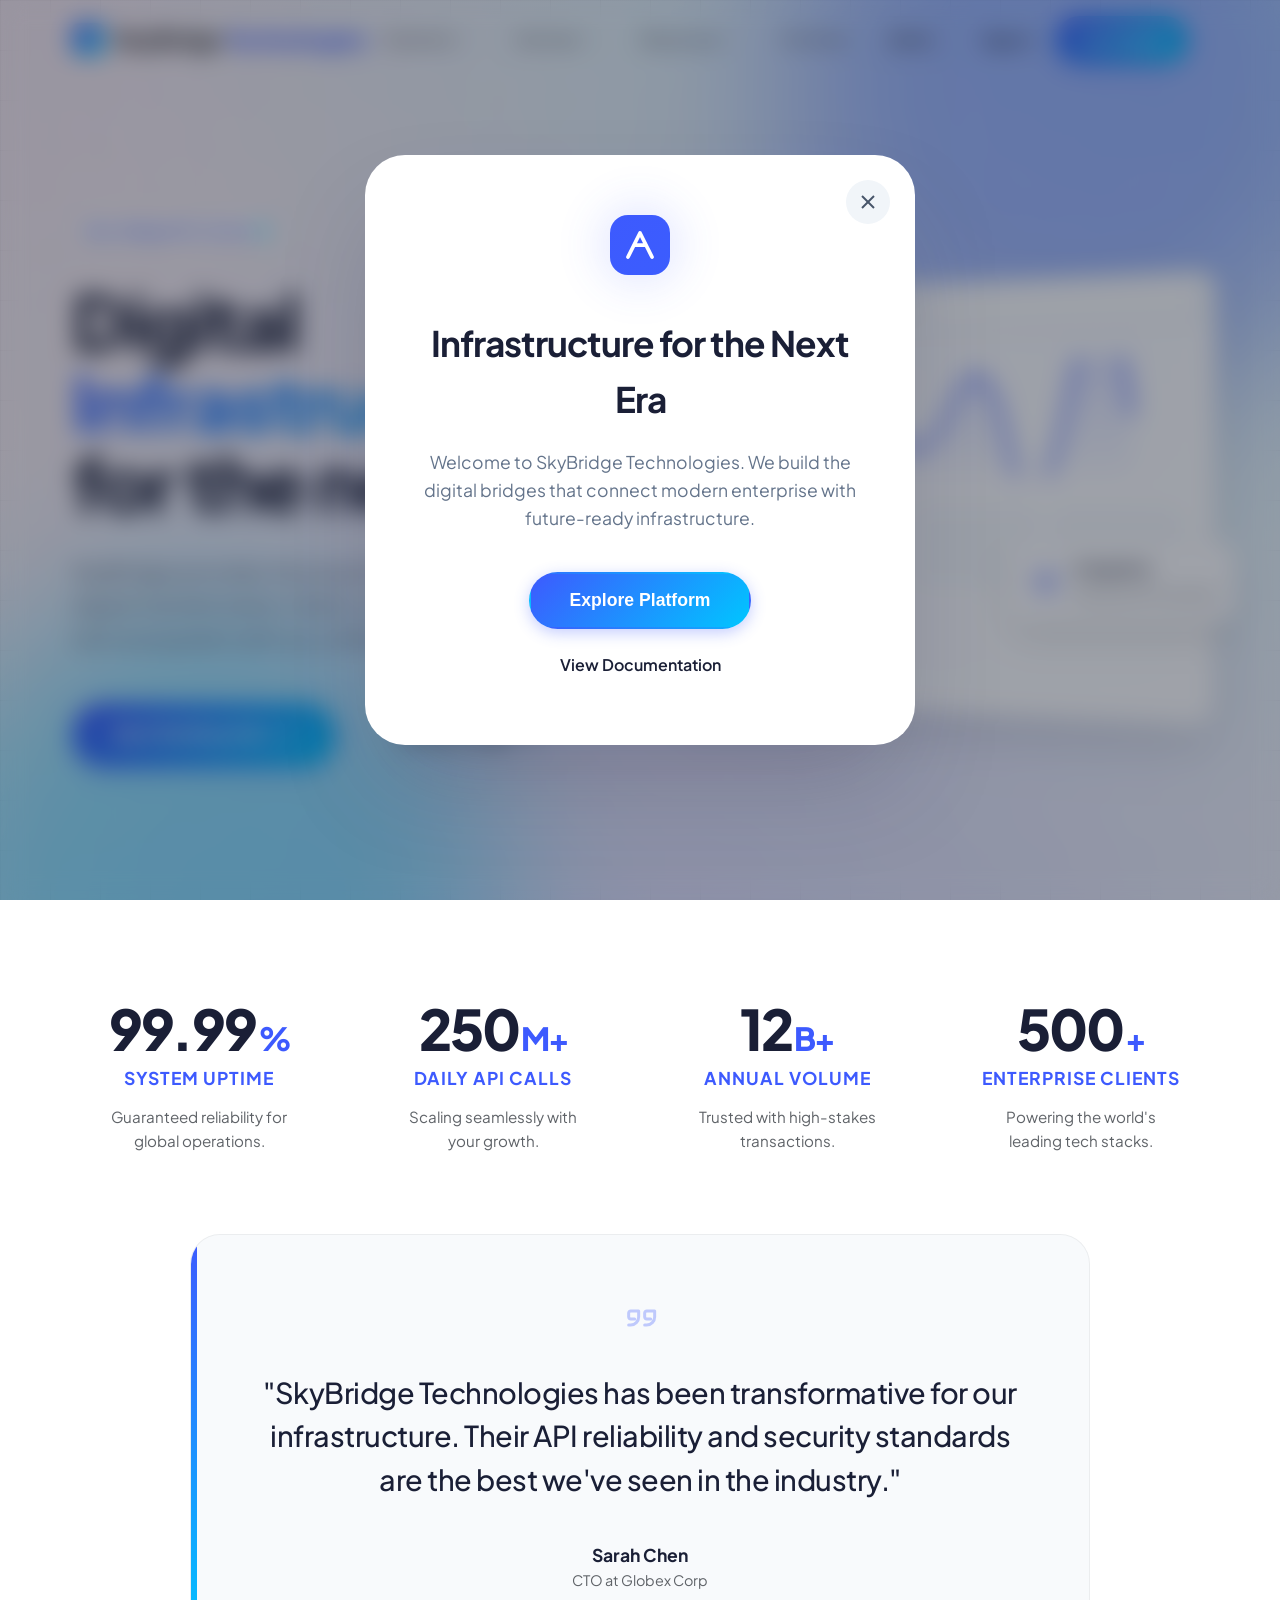
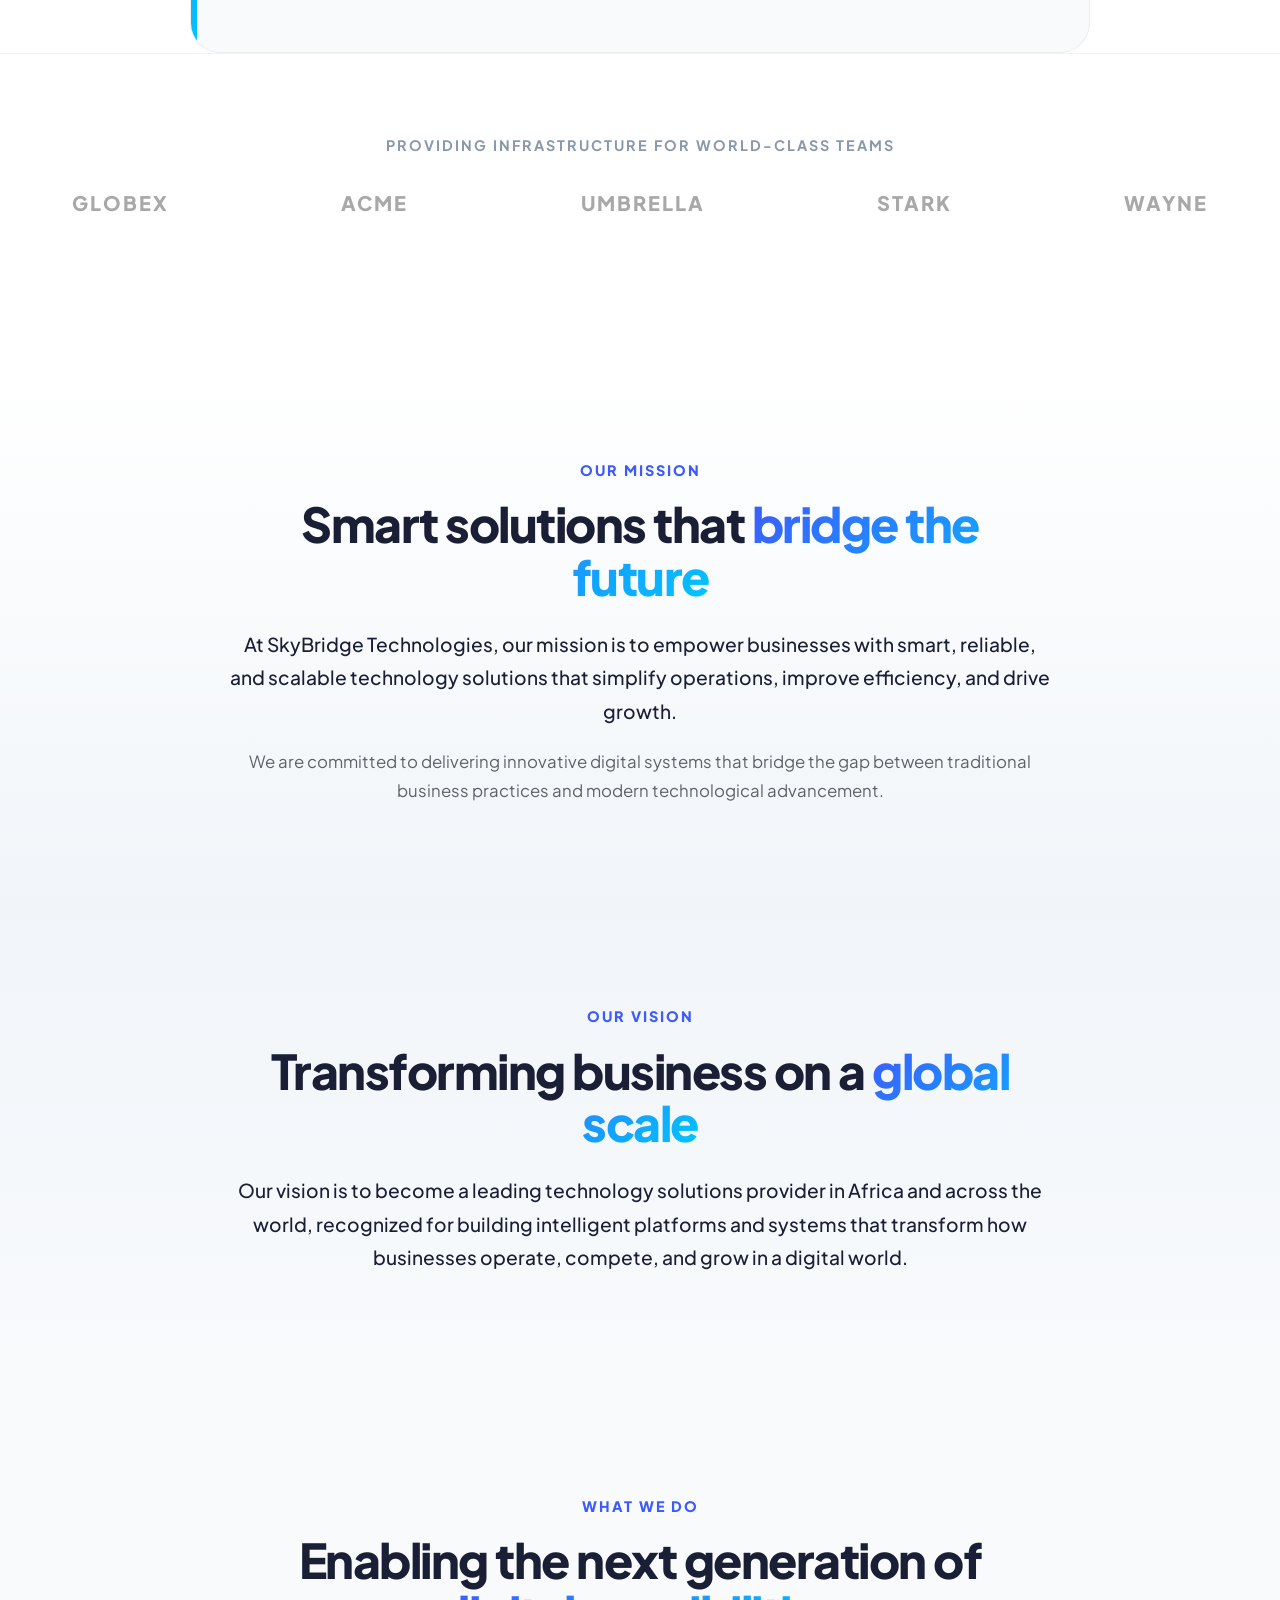
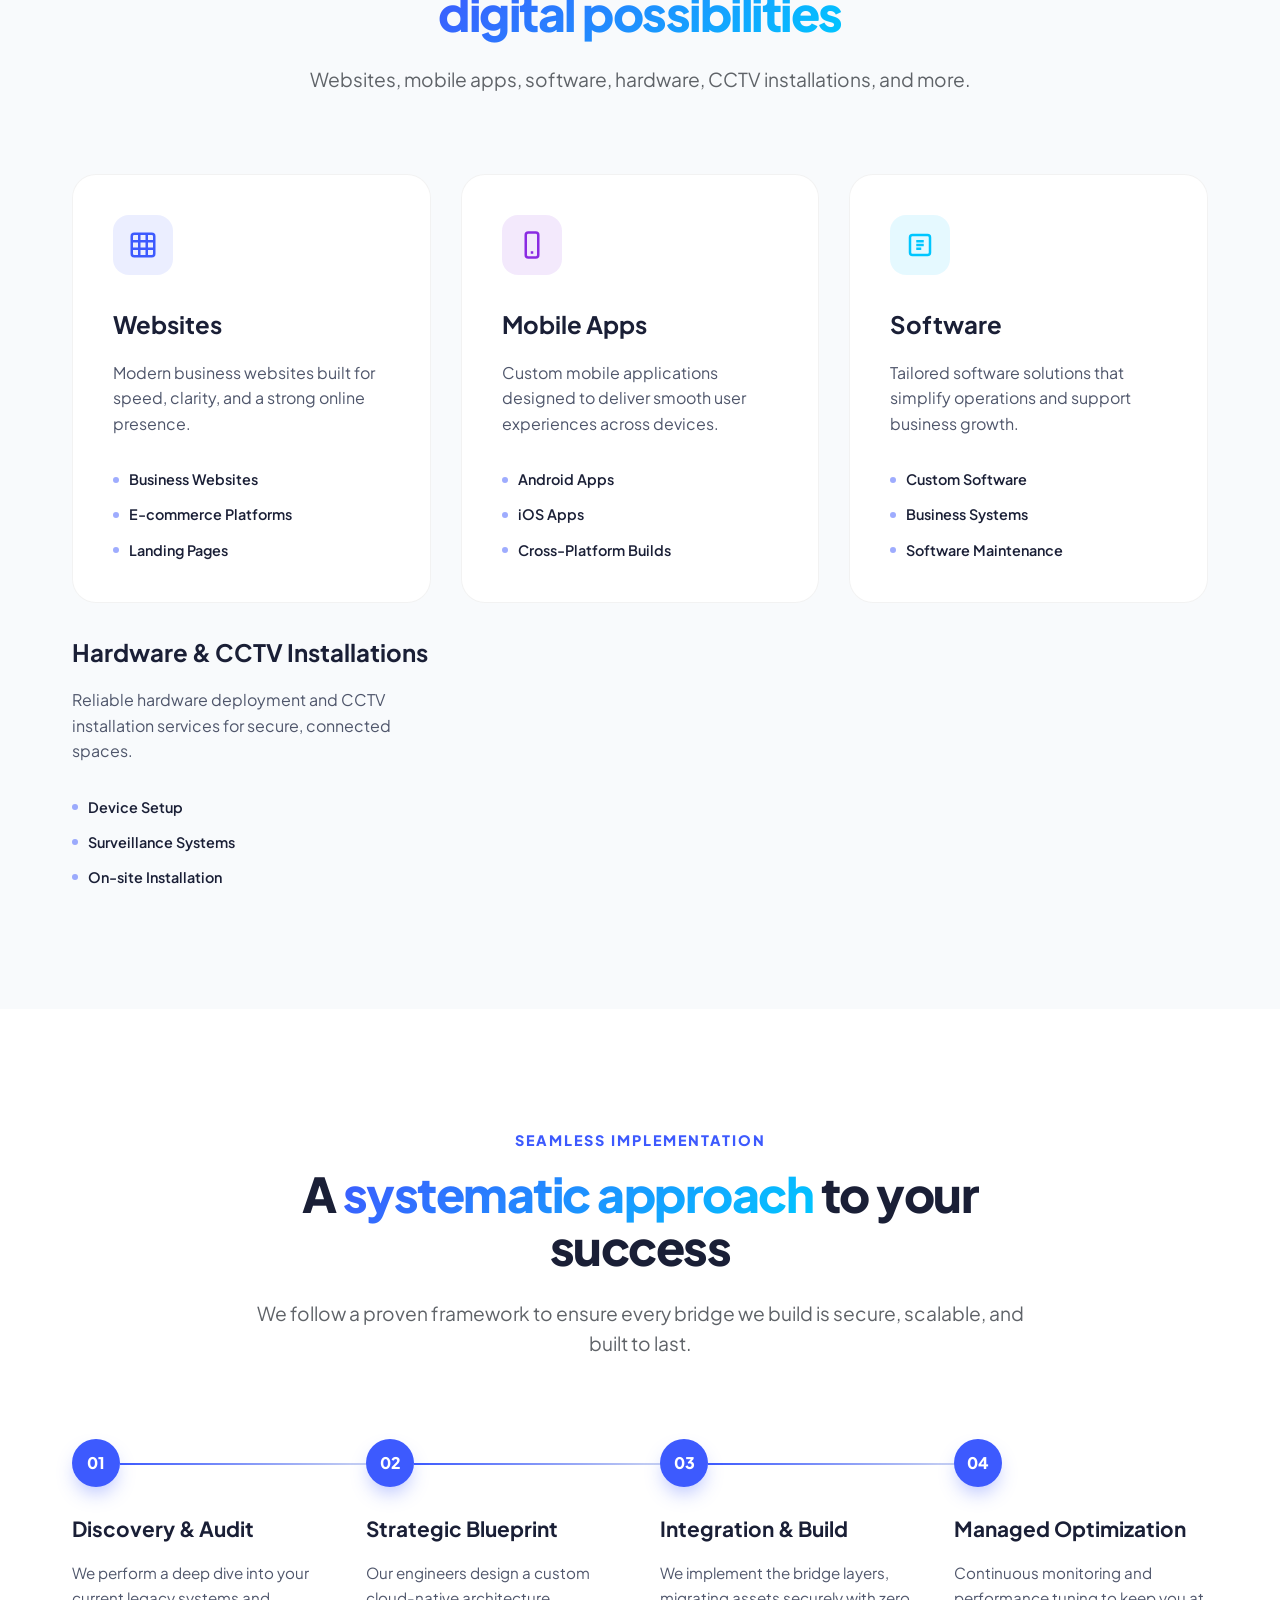
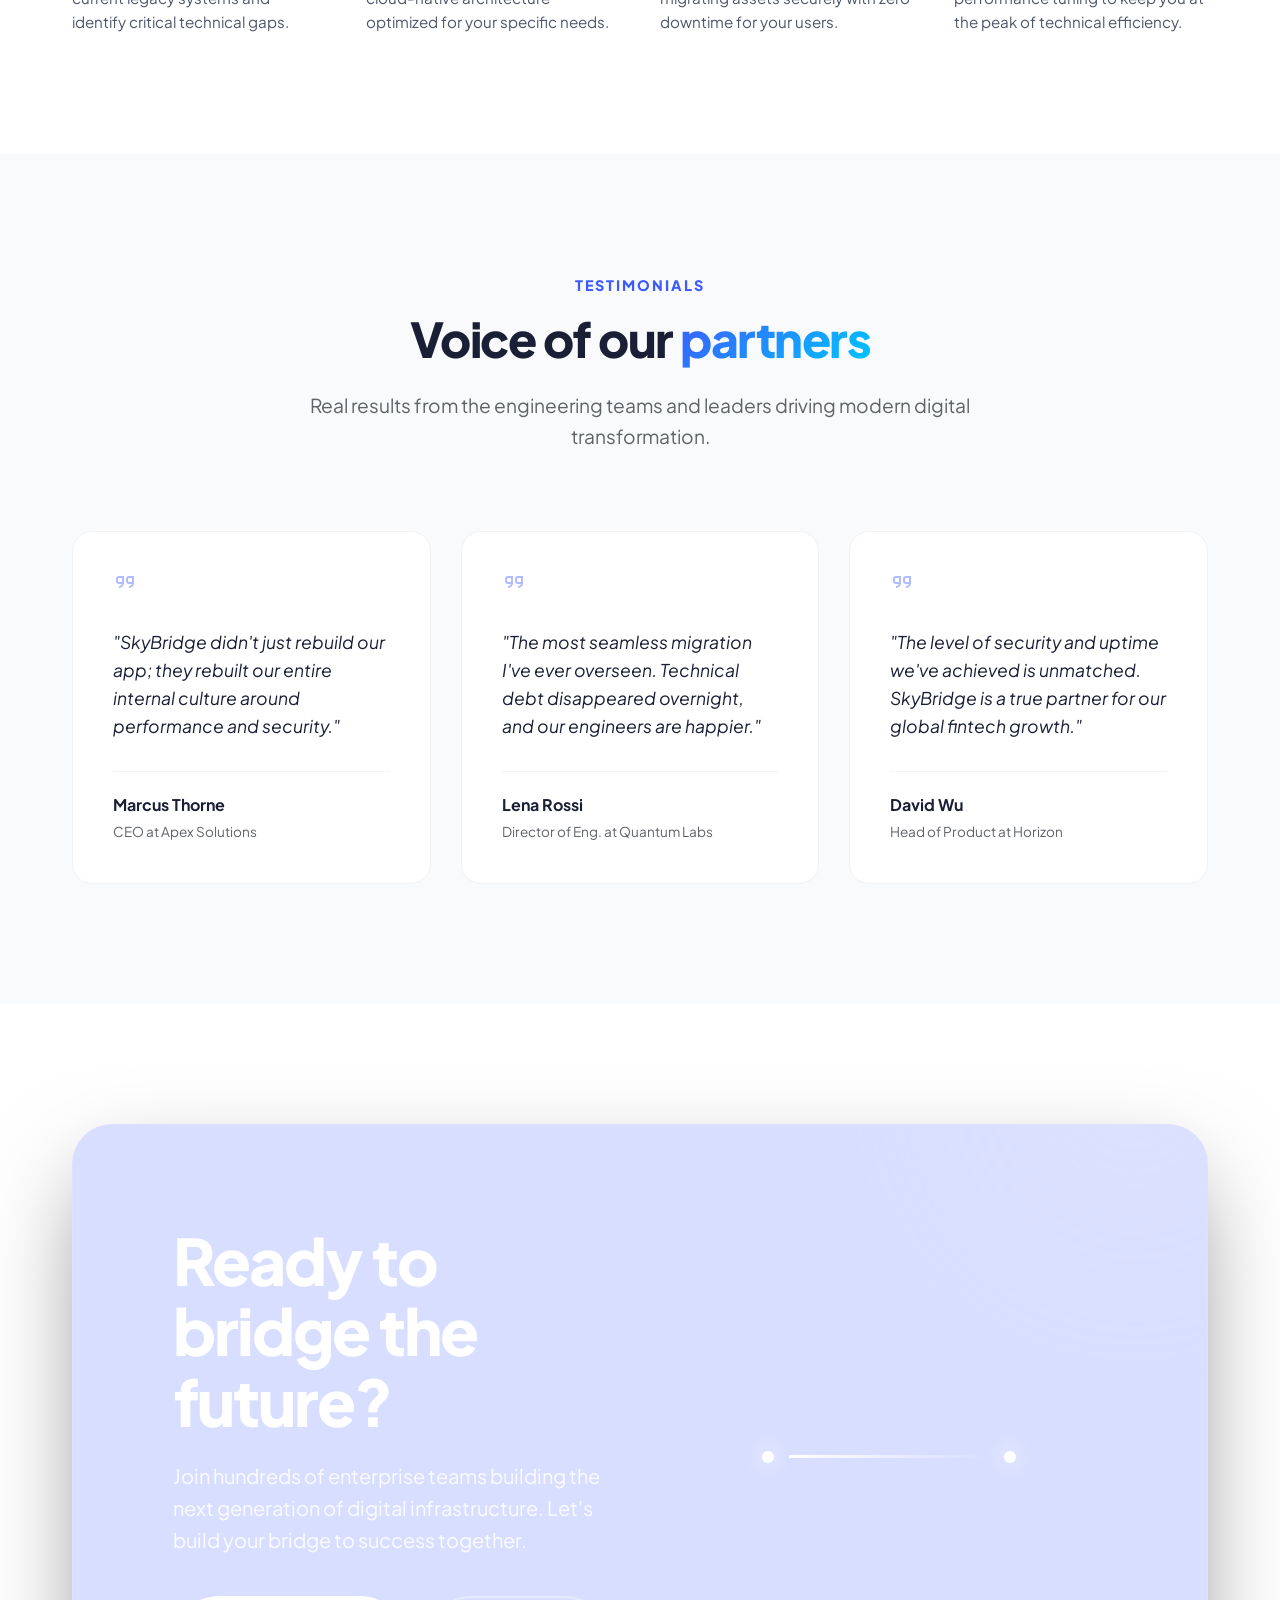
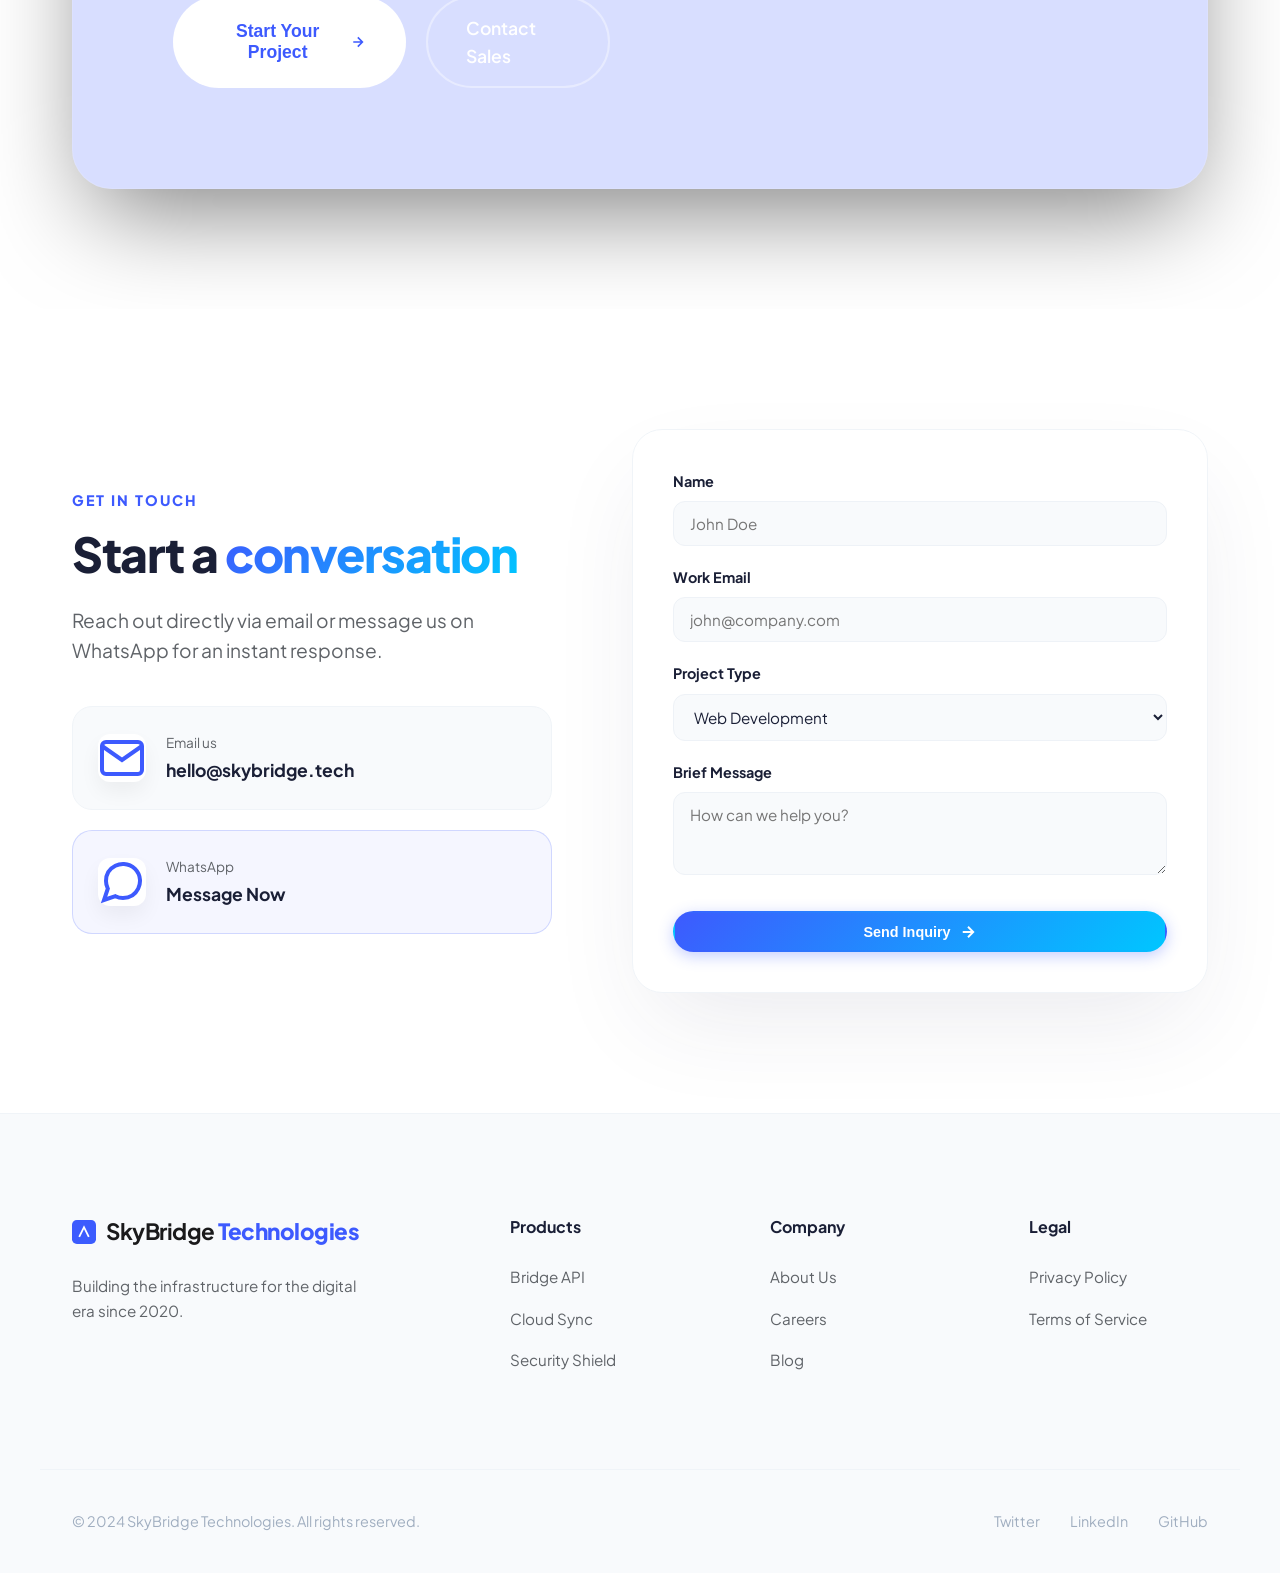
==== commit 8c1792df: "Remove hardware and CCTV service card Removed the hardware and CCTV service card from the index." ====
--- a/Index.html
+++ b/Index.html
@@ -452,15 +452,7 @@
                         </div>
                     </div>
 
-                    <!-- Hardware & CCTV -->
-                    <div class="service-card fade-in delay-4">
-                        <div class="service-icon blue-glow">
-                            <svg viewBox="0 0 24 24" fill="none" stroke="currentColor" stroke-width="2">
-                                <path d="M3 11l18-5-5 10-3-3-4 4" />
-                                <path d="M13 13l4 8" />
-                            </svg>
-                        </div>
-                        <div class="service-content">
+                                         <div class="service-content">
                             <h3>Hardware & CCTV Installations</h3>
                             <p>Reliable hardware deployment and CCTV installation services for secure, connected spaces.</p>
                             <ul class="service-list">
--- a/index.css
+++ b/index.css
@@ -2458,11 +2458,98 @@
 .auth-form {
     display: flex;
     flex-direction: column;
-    gap: 20px;
-}
-
-.auth-form button {
+    gap: 22px;
+}
+
+.auth-form button.auth-submit {
     width: 100%;
+    margin-top: 4px;
+}
+
+/* Auth fields — floating chrome + placeholders */
+.auth-field {
+    display: flex;
+    flex-direction: column;
+    gap: 8px;
+    text-align: left;
+}
+
+.auth-label {
+    font-size: 0.8125rem;
+    font-weight: 700;
+    color: #334155;
+    letter-spacing: 0.02em;
+}
+
+.auth-input-wrap {
+    display: flex;
+    align-items: stretch;
+    border-radius: 14px;
+    border: 1.5px solid #e2e8f0;
+    background: linear-gradient(180deg, #fafbfd 0%, #f8fafc 100%);
+    transition: border-color 0.2s ease, box-shadow 0.2s ease, background 0.2s ease;
+    overflow: hidden;
+}
+
+.auth-input-wrap:hover {
+    border-color: #cbd5e1;
+    background: #ffffff;
+}
+
+.auth-input-wrap:focus-within {
+    border-color: var(--primary);
+    background: #ffffff;
+    box-shadow: 0 0 0 4px rgba(61, 90, 254, 0.12);
+}
+
+.auth-input-icon {
+    display: flex;
+    align-items: center;
+    justify-content: center;
+    flex-shrink: 0;
+    width: 48px;
+    color: #94a3b8;
+    transition: color 0.2s ease;
+}
+
+.auth-input-wrap:focus-within .auth-input-icon {
+    color: var(--primary);
+}
+
+.auth-input {
+    flex: 1;
+    min-width: 0;
+    border: none;
+    background: transparent;
+    padding: 14px 16px 14px 0;
+    font-family: inherit;
+    font-size: 1rem;
+    font-weight: 500;
+    color: #1a1f36;
+    outline: none;
+}
+
+.auth-input::placeholder {
+    color: #64748b;
+    font-weight: 400;
+    opacity: 1;
+    letter-spacing: 0.01em;
+}
+
+.auth-input:focus::placeholder {
+    color: #94a3b8;
+}
+
+.auth-hint {
+    margin: 0;
+    font-size: 0.75rem;
+    line-height: 1.45;
+    color: #94a3b8;
+    padding-left: 2px;
+}
+
+.auth-form .auth-footer {
+    margin-top: 6px;
 }
 
 .auth-footer {
